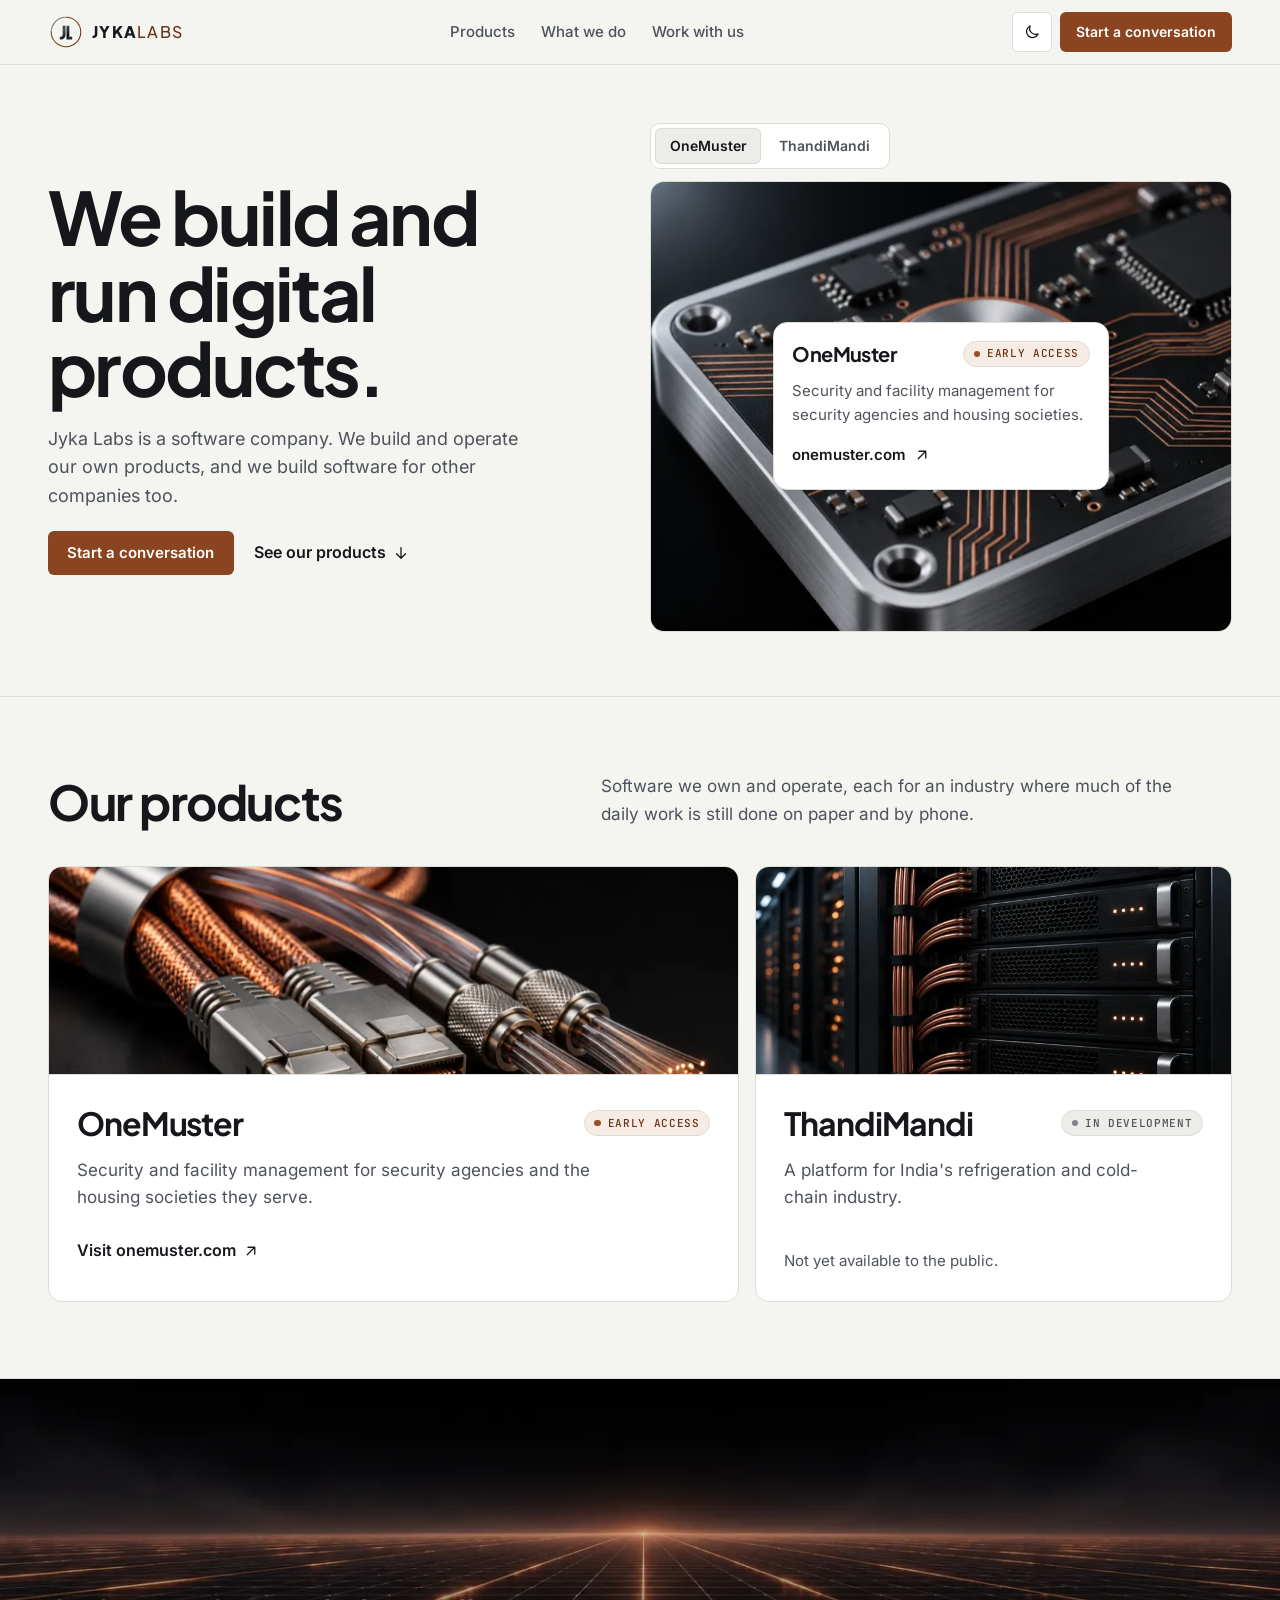
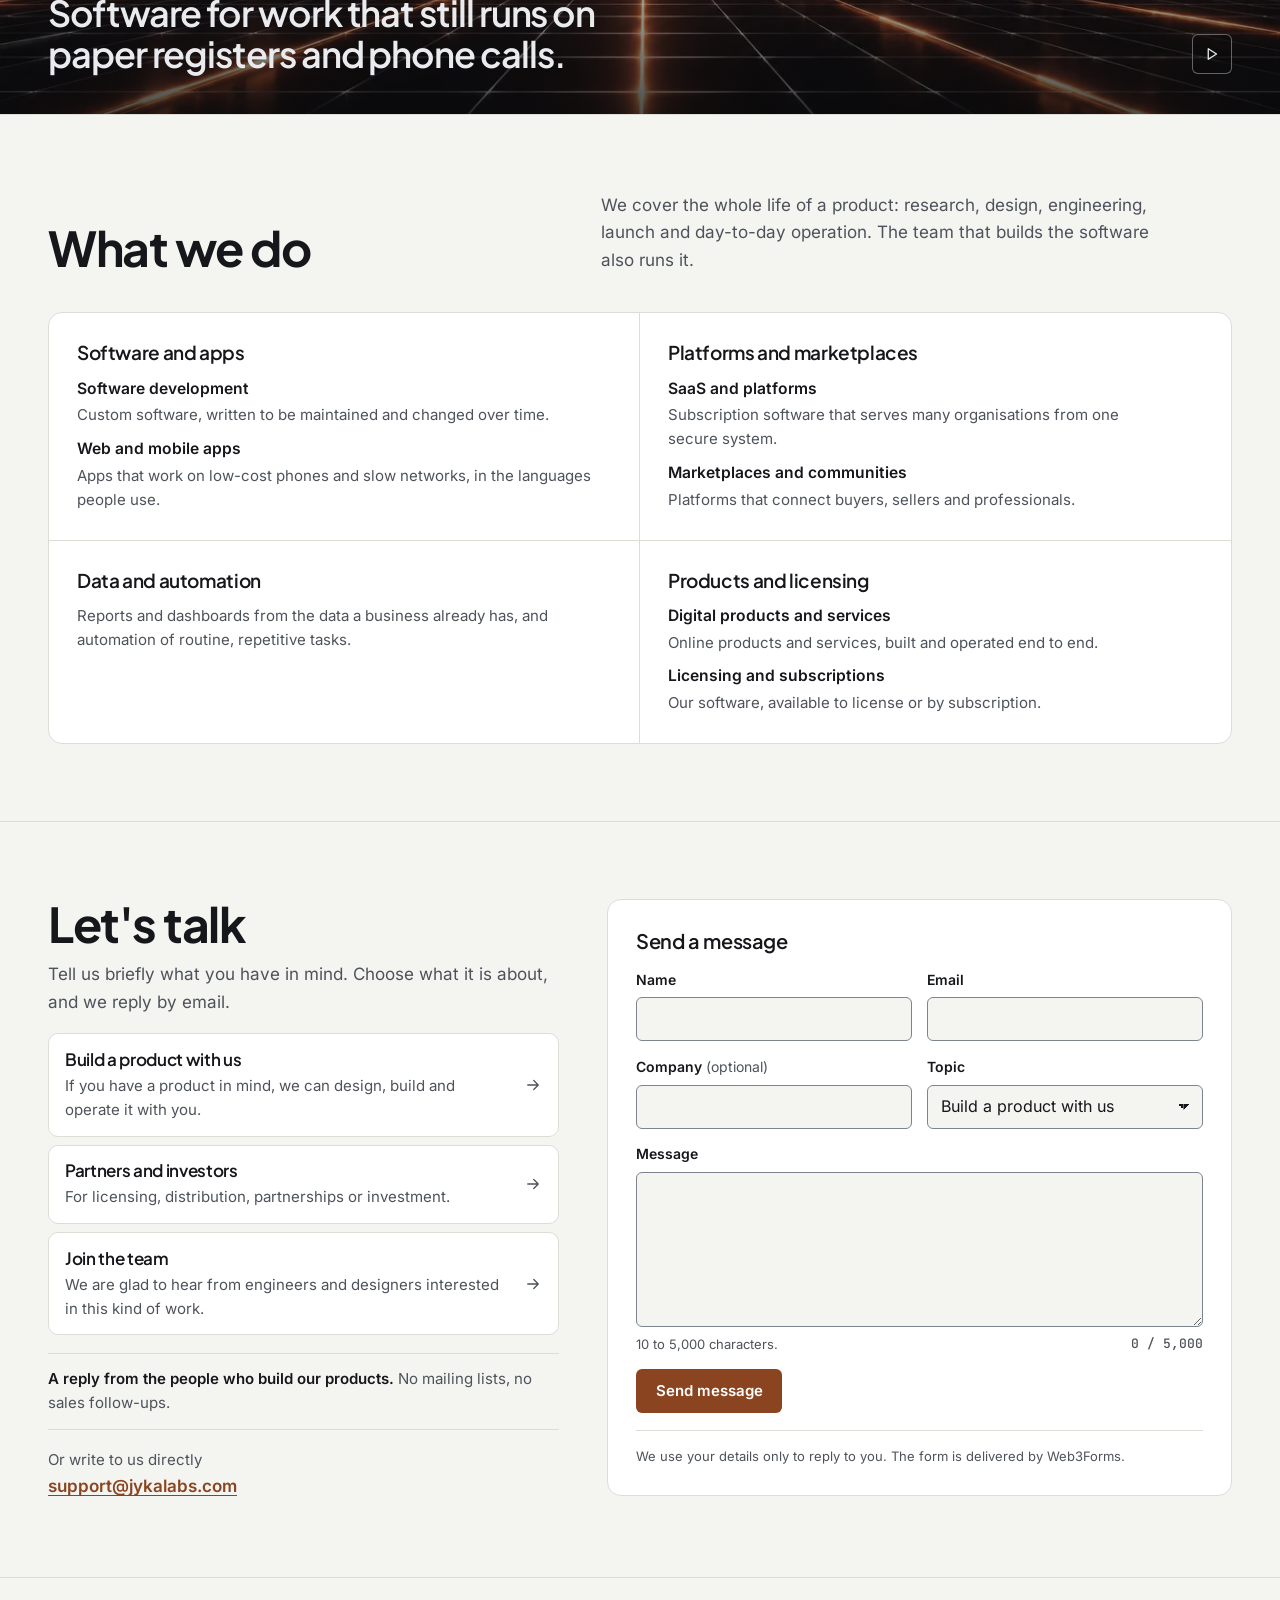
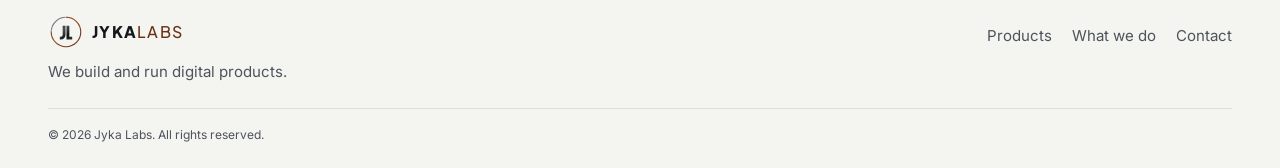
==== docs/index.html @ 81ee7fad "Replace building photos with tech imagery in the logo palette New Higgsfield stills (circuit board, " ====
<!doctype html>
<html lang="en-IN">
<head>
  <meta charset="utf-8">
  <meta name="viewport" content="width=device-width, initial-scale=1">
  <title>Jyka Labs | We build and run digital products</title>
  <meta name="description" content="Jyka Labs is a software company. We build and operate our own products, OneMuster and ThandiMandi, and build software for other companies too.">
  <meta name="theme-color" content="#F4F4F1">
  <link rel="canonical" href="https://jykalabs.com/">
  <link rel="icon" href="favicon.svg" type="image/svg+xml">
  <meta property="og:type" content="website">
  <meta property="og:site_name" content="Jyka Labs">
  <meta property="og:title" content="Jyka Labs: we build and run digital products">
  <meta property="og:description" content="A software company that builds and operates its own products.">
  <meta property="og:url" content="https://jykalabs.com/">
  <meta property="og:image" content="https://jykalabs.com/og-image.png">
  <meta property="og:image:width" content="1200">
  <meta property="og:image:height" content="630">
  <meta property="og:image:alt" content="Jyka Labs: we build and run digital products.">
  <meta property="og:locale" content="en_IN">
  <meta name="twitter:card" content="summary_large_image">
  <meta name="twitter:title" content="Jyka Labs: we build and run digital products">
  <meta name="twitter:description" content="A software company that builds and operates its own products.">
  <meta name="twitter:image" content="https://jykalabs.com/og-image.png">
  <meta name="twitter:image:alt" content="Jyka Labs: we build and run digital products.">
  <!-- Theme before first paint: the visitor's saved choice (kept in this browser only, never a cookie), else light. -->
  <script>
    (function () {
      var d = document.documentElement, t = null;
      try { t = localStorage.getItem("jyka-theme"); } catch (e) {}
      if (t === "dark") d.setAttribute("data-theme", "dark");
      d.classList.add("js");
    })();
  </script>
  <link rel="preload" href="fonts/plus-jakarta-sans-latin-wght-normal.woff2" as="font" type="font/woff2" crossorigin>
  <link rel="preload" href="fonts/inter-latin-wght-normal.woff2" as="font" type="font/woff2" crossorigin>
  <link rel="stylesheet" href="styles.css">
  <script type="application/ld+json">
  {
    "@context": "https://schema.org",
    "@type": "Organization",
    "name": "Jyka Labs",
    "url": "https://jykalabs.com/",
    "logo": "https://jykalabs.com/favicon.svg",
    "email": "support@jykalabs.com",
    "description": "A software company that builds and operates its own products.",
    "contactPoint": { "@type": "ContactPoint", "contactType": "customer support", "email": "support@jykalabs.com" }
  }
  </script>
  <script src="main.js" defer></script>
</head>
<body>
  <a class="skip" href="#main">Skip to content</a>

  <svg class="sprite" aria-hidden="true" focusable="false">
    <defs>
      <!-- Logo gradients take their stops from the theme tokens, so the mark switches with light and dark. -->
      <linearGradient id="lg-jl" gradientUnits="userSpaceOnUse" x1="30" y1="30" x2="170" y2="170"><stop offset="0" style="stop-color:var(--logo-jl-1)"/><stop offset=".35" style="stop-color:var(--logo-jl-2)"/><stop offset=".65" style="stop-color:var(--logo-jl-3)"/><stop offset="1" style="stop-color:var(--logo-jl-4)"/></linearGradient>
      <linearGradient id="lg-ring" gradientUnits="userSpaceOnUse" x1="18" y1="18" x2="182" y2="182"><stop offset="0" style="stop-color:var(--logo-ring-1)"/><stop offset=".35" style="stop-color:var(--logo-ring-2)"/><stop offset=".65" style="stop-color:var(--logo-ring-3)"/><stop offset="1" style="stop-color:var(--logo-ring-4)"/></linearGradient>
      <linearGradient id="lg-arc" gradientUnits="userSpaceOnUse" x1="40" y1="170" x2="170" y2="30"><stop offset="0" style="stop-color:var(--logo-arc-1)"/><stop offset=".5" style="stop-color:var(--logo-arc-2)"/><stop offset="1" style="stop-color:var(--logo-arc-3)"/></linearGradient>
      <mask id="lg-gap" maskUnits="userSpaceOnUse" x="0" y="0" width="200" height="200"><rect width="200" height="200" fill="#fff"/><circle cx="100" cy="100" r="82" fill="none" stroke="#000" stroke-width="12" stroke-linecap="round" stroke-dasharray="386.4 128.8" transform="rotate(-90 100 100)"/></mask>
    </defs>
    <symbol id="logo-mark" viewBox="0 0 200 200">
      <circle cx="100" cy="100" r="82" fill="none" stroke="url(#lg-ring)" stroke-width="6" mask="url(#lg-gap)" style="opacity:var(--logo-ring-opacity)"/>
      <circle cx="100" cy="100" r="82" fill="none" stroke="url(#lg-arc)" stroke-width="6" stroke-linecap="round" stroke-dasharray="386.4 128.8" transform="rotate(-90 100 100)"/>
      <g transform="translate(100 100) scale(.66) translate(-100 -100)" fill="none" stroke="url(#lg-jl)" stroke-width="24"><path d="M84 48V124a28 28 0 0 1-28 28H48"/><path d="M116 48V152H152"/></g>
    </symbol>
    <symbol id="i-check" viewBox="0 0 24 24"><path d="M20 6 9 17l-5-5"/></symbol>
    <symbol id="i-arrow" viewBox="0 0 24 24"><path d="M5 12h14M13 6l6 6-6 6"/></symbol>
    <symbol id="i-down" viewBox="0 0 24 24"><path d="M12 5v14M6 13l6 6 6-6"/></symbol>
    <symbol id="i-external" viewBox="0 0 24 24"><path d="M7 17 17 7M8 7h9v9"/></symbol>
    <symbol id="i-mail" viewBox="0 0 24 24"><path d="M4 6h16a1 1 0 0 1 1 1v10a1 1 0 0 1-1 1H4a1 1 0 0 1-1-1V7a1 1 0 0 1 1-1zM3.5 7l8.5 6 8.5-6"/></symbol>
    <symbol id="i-moon" viewBox="0 0 24 24"><path d="M20 14.5A8 8 0 0 1 9.5 4a8 8 0 1 0 10.5 10.5z"/></symbol>
    <symbol id="i-sun" viewBox="0 0 24 24"><circle cx="12" cy="12" r="4"/><path d="M12 2v2M12 20v2M4.9 4.9l1.4 1.4M17.7 17.7l1.4 1.4M2 12h2M20 12h2M4.9 19.1l1.4-1.4M17.7 6.3l1.4-1.4"/></symbol>
    <symbol id="i-pause" viewBox="0 0 24 24"><path d="M9 5v14M15 5v14"/></symbol>
    <symbol id="i-play" viewBox="0 0 24 24"><path d="M7 5v14l11-7z"/></symbol>
  </svg>

  <header class="site-header" id="top">
    <div class="container header-row">
      <a class="brand" href="#top" aria-label="Jyka Labs, back to top">
        <svg class="brand-mark" aria-hidden="true"><use href="#logo-mark"/></svg>
        <span class="brand-name">Jyka<span>Labs</span></span>
      </a>
      <nav class="site-nav" aria-label="Main">
        <ul>
          <li><a href="#products">Products</a></li>
          <li><a href="#what-we-do">What we do</a></li>
          <li><a href="#work-with-us">Work with us</a></li>
        </ul>
      </nav>
      <div class="header-actions">
        <button class="theme-toggle" type="button" id="theme-toggle" aria-pressed="false" aria-label="Dark theme" hidden>
          <svg class="ico i-moon" aria-hidden="true"><use href="#i-moon"/></svg>
          <svg class="ico i-sun" aria-hidden="true"><use href="#i-sun"/></svg>
        </button>
        <a class="btn btn-primary btn-sm header-cta" href="#work-with-us"><span class="cta-long">Start a conversation</span><span class="cta-short">Contact</span></a>
      </div>
    </div>
  </header>

  <main id="main">
    <section class="hero" aria-labelledby="hero-title">
      <div class="container hero-grid">
        <div class="hero-copy">
          <h1 id="hero-title">We build and run digital products.</h1>
          <p class="hero-lede">Jyka Labs is a software company. We build and operate our own products, and we build software for other companies too.</p>
          <div class="hero-actions">
            <a class="btn btn-primary" href="#work-with-us">Start a conversation</a>
            <a class="link-quiet" href="#products">See our products<svg class="ico" aria-hidden="true"><use href="#i-down"/></svg></a>
          </div>
        </div>

        <div class="stage" data-stage>
          <div class="stage-tabs" role="tablist" aria-label="Product preview" data-stage-tabs hidden>
            <button class="stage-tab" type="button" role="tab" id="tab-om" aria-controls="panel-om" aria-selected="true">OneMuster</button>
            <button class="stage-tab" type="button" role="tab" id="tab-tm" aria-controls="panel-tm" aria-selected="false" tabindex="-1">ThandiMandi</button>
          </div>
          <div class="stage-frame">
            <!-- Each product at a glance: the setting it serves, its name, status and one line. No feature detail by design. -->
            <div class="stage-panel" id="panel-om" role="tabpanel" aria-labelledby="tab-om">
              <img class="stage-photo" src="media/circuit-1168.webp" srcset="media/circuit-800.webp 800w, media/circuit-1168.webp 1168w" sizes="(min-width: 1000px) 40rem, 100vw" width="1168" height="880" alt="" fetchpriority="high">
              <div class="device">
                <div class="device-head"><span class="device-app">OneMuster</span><span class="status">Early access</span></div>
                <p class="device-line">Security and facility management for security agencies and housing societies.</p>
                <a class="link-quiet link-out" href="https://onemuster.com/" rel="noopener">onemuster.com<svg class="ico" aria-hidden="true"><use href="#i-external"/></svg></a>
              </div>
            </div>
            <div class="stage-panel" id="panel-tm" role="tabpanel" aria-labelledby="tab-tm" hidden>
              <img class="stage-photo" src="media/cooling-1168.webp" srcset="media/cooling-800.webp 800w, media/cooling-1168.webp 1168w" sizes="(min-width: 1000px) 40rem, 100vw" width="1168" height="880" alt="" loading="lazy">
              <div class="device">
                <div class="device-head"><span class="device-app">ThandiMandi</span><span class="status status-quiet">In development</span></div>
                <p class="device-line">A platform for India's refrigeration and cold-chain industry.</p>
                <p class="device-note">Not yet available to the public.</p>
              </div>
            </div>
          </div>
        </div>
      </div>
    </section>

    <section class="section" id="products" aria-labelledby="products-title">
      <div class="container">
        <div class="section-head" data-reveal>
          <h2 id="products-title">Our products</h2>
          <p>Software we own and operate, each for an industry where much of the daily work is still done on paper and by phone.</p>
        </div>
        <div class="bento">
          <article class="bento-card" data-reveal>
            <div class="bento-media"><img src="media/cables-800.webp" srcset="media/cables-800.webp 800w, media/cables-1344.webp 1344w" sizes="(min-width: 900px) 42rem, 100vw" width="800" height="452" alt="" loading="lazy"></div>
            <div class="bento-body">
              <div class="bento-top"><h3>OneMuster</h3><span class="status">Early access</span></div>
              <p class="bento-summary">Security and facility management for security agencies and the housing societies they serve.</p>
              <div class="bento-foot"><a class="link-quiet link-out" href="https://onemuster.com/" rel="noopener">Visit onemuster.com<svg class="ico" aria-hidden="true"><use href="#i-external"/></svg></a></div>
            </div>
          </article>
          <article class="bento-card is-narrow" data-reveal>
            <div class="bento-media"><img src="media/rack-800.webp" srcset="media/rack-800.webp 800w, media/rack-1344.webp 1344w" sizes="(min-width: 900px) 30rem, 100vw" width="800" height="452" alt="" loading="lazy"></div>
            <div class="bento-body">
              <div class="bento-top"><h3>ThandiMandi</h3><span class="status status-quiet">In development</span></div>
              <p class="bento-summary">A platform for India's refrigeration and cold-chain industry.</p>
              <div class="bento-foot"><p>Not yet available to the public.</p></div>
            </div>
          </article>
        </div>
      </div>
    </section>

    <section class="ambient" aria-label="Where our software is used">
      <video class="ambient-media" data-ambient muted loop playsinline preload="none" poster="media/grid-1344.webp" aria-hidden="true">
        <source src="media/grid-loop.mp4" type="video/mp4">
      </video>
      <div class="container ambient-copy">
        <p>Software for work that still runs on paper registers and phone calls.</p>
        <div class="ambient-tools">
          <button class="ambient-toggle" type="button" data-ambient-toggle aria-pressed="false" aria-label="Play background video" hidden>
            <svg class="ico i-pause" aria-hidden="true"><use href="#i-pause"/></svg>
            <svg class="ico i-play" aria-hidden="true"><use href="#i-play"/></svg>
          </button>
        </div>
      </div>
    </section>

    <section class="section" id="what-we-do" aria-labelledby="wwd-title">
      <div class="container">
        <div class="section-head" data-reveal>
          <h2 id="wwd-title">What we do</h2>
          <p>We cover the whole life of a product: research, design, engineering, launch and day-to-day operation. The team that builds the software also runs it.</p>
        </div>
        <ul class="grid-2x2" data-reveal>
          <li class="grid-cell">
            <h3>Software and apps</h3>
            <dl>
              <div><dt>Software development</dt><dd>Custom software, written to be maintained and changed over time.</dd></div>
              <div><dt>Web and mobile apps</dt><dd>Apps that work on low-cost phones and slow networks, in the languages people use.</dd></div>
            </dl>
          </li>
          <li class="grid-cell">
            <h3>Platforms and marketplaces</h3>
            <dl>
              <div><dt>SaaS and platforms</dt><dd>Subscription software that serves many organisations from one secure system.</dd></div>
              <div><dt>Marketplaces and communities</dt><dd>Platforms that connect buyers, sellers and professionals.</dd></div>
            </dl>
          </li>
          <li class="grid-cell">
            <h3>Data and automation</h3>
            <p>Reports and dashboards from the data a business already has, and automation of routine, repetitive tasks.</p>
          </li>
          <li class="grid-cell">
            <h3>Products and licensing</h3>
            <dl>
              <div><dt>Digital products and services</dt><dd>Online products and services, built and operated end to end.</dd></div>
              <div><dt>Licensing and subscriptions</dt><dd>Our software, available to license or by subscription.</dd></div>
            </dl>
          </li>
        </ul>
      </div>
    </section>


    <section class="section" id="work-with-us" aria-labelledby="wwu-title">
      <div class="container talk-grid">
        <div class="talk-copy" data-reveal>
          <div class="section-head" style="margin-bottom:0">
            <h2 id="wwu-title">Let's talk</h2>
            <p>Tell us briefly what you have in mind. Choose what it is about, and we reply by email.</p>
          </div>
          <div class="audiences" role="group" aria-label="What is it about?">
            <a class="audience" href="#contact" data-topic="Build a product with us">
              <span class="audience-title">Build a product with us</span>
              <span class="audience-text">If you have a product in mind, we can design, build and operate it with you.</span>
              <svg class="ico" aria-hidden="true"><use href="#i-arrow"/></svg>
            </a>
            <a class="audience" href="#contact" data-topic="Partnership or investment">
              <span class="audience-title">Partners and investors</span>
              <span class="audience-text">For licensing, distribution, partnerships or investment.</span>
              <svg class="ico" aria-hidden="true"><use href="#i-arrow"/></svg>
            </a>
            <a class="audience" href="#contact" data-topic="Joining Jyka Labs">
              <span class="audience-title">Join the team</span>
              <span class="audience-text">We are glad to hear from engineers and designers interested in this kind of work.</span>
              <svg class="ico" aria-hidden="true"><use href="#i-arrow"/></svg>
            </a>
          </div>
          <p class="promise"><strong>A reply from the people who build our products.</strong> No mailing lists, no sales follow-ups.</p>
          <p class="email-direct"><span>Or write to us directly</span><a href="mailto:support@jykalabs.com">support@jykalabs.com</a></p>
        </div>

        <div class="form-card" id="contact" data-reveal>
          <h3 class="form-title">Send a message</h3>
          <!-- Without JavaScript the form posts straight to Web3Forms, which then opens thanks.html.
               With JavaScript, main.js validates it, sends it and shows the result in place. -->
          <form class="contact-form" id="contact-form" action="https://api.web3forms.com/submit" method="post" novalidate>
            <!-- WEB3FORMS ACCESS KEY: the only place it is set; main.js reads it from this field.
                 It is public by design: it can only send to the inbox it was created for. -->
            <input type="hidden" name="access_key" value="d9c68b58-f305-46a0-b7d3-686ba3531ee1">
            <input type="hidden" name="subject" value="New message from jykalabs.com">
            <input type="hidden" name="from_name" value="jykalabs.com">
            <input type="hidden" name="redirect" value="https://jykalabs.com/thanks.html">
            <input type="checkbox" name="botcheck" class="botcheck" tabindex="-1" autocomplete="off" aria-hidden="true">

            <fieldset id="form-fields">
              <legend class="visually-hidden">Your message</legend>
              <div class="field">
                <label for="f-name">Name</label>
                <input id="f-name" name="name" type="text" autocomplete="name" required maxlength="120" aria-describedby="e-name">
                <p class="field-error" id="e-name" hidden></p>
              </div>
              <div class="field">
                <label for="f-email">Email</label>
                <input id="f-email" name="email" type="email" autocomplete="email" autocapitalize="none" spellcheck="false" required maxlength="200" aria-describedby="e-email">
                <p class="field-error" id="e-email" hidden></p>
              </div>
              <div class="field">
                <label for="f-org">Company <span class="optional">(optional)</span></label>
                <input id="f-org" name="organisation" type="text" autocomplete="organization" maxlength="160">
              </div>
              <div class="field">
                <label for="f-topic">Topic</label>
                <select id="f-topic" name="topic" aria-describedby="e-topic">
                  <option>Build a product with us</option>
                  <option>Partnership or investment</option>
                  <option>Joining Jyka Labs</option>
                  <option>Our products</option>
                  <option>Something else</option>
                </select>
                <p class="field-error" id="e-topic" hidden></p>
              </div>
              <div class="field field-wide">
                <label for="f-message">Message</label>
                <textarea id="f-message" name="message" rows="6" required minlength="10" maxlength="5000" aria-describedby="h-message e-message"></textarea>
                <div class="field-meta"><p id="h-message">10 to 5,000 characters.</p><p class="counter mono" data-counter aria-hidden="true" hidden>0 / 5,000</p></div>
                <p class="field-error" id="e-message" hidden></p>
              </div>
              <div class="form-actions field-wide">
                <button class="btn btn-primary" type="submit" id="send">Send message</button>
                <p class="send-status" id="send-status" role="status" aria-live="polite"></p>
              </div>
            </fieldset>

            <div class="fallback" id="fallback" hidden>
              <a class="btn btn-ghost" id="fallback-mail" href="mailto:support@jykalabs.com"><svg class="ico" aria-hidden="true"><use href="#i-mail"/></svg>Email your message instead</a>
            </div>

            <p class="privacy" id="privacy">We use your details only to reply to you. The form is delivered by Web3Forms.</p>
          </form>

          <div class="sent" id="sent" hidden tabindex="-1">
            <span class="sent-icon"><svg class="ico" aria-hidden="true"><use href="#i-check"/></svg></span>
            <h3>Thank you, your message is on its way.</h3>
            <p>We'll reply to the email address you gave.</p>
          </div>
        </div>
      </div>
    </section>
  </main>

  <footer class="site-footer">
    <div class="container footer-grid">
      <div class="footer-brand">
        <a class="brand" href="#top" aria-label="Jyka Labs, back to top">
          <svg class="brand-mark" aria-hidden="true"><use href="#logo-mark"/></svg>
          <span class="brand-name">Jyka<span>Labs</span></span>
        </a>
        <p>We build and run digital products.</p>
      </div>
      <nav aria-label="Footer">
        <ul class="footer-links">
          <li><a href="#products">Products</a></li>
          <li><a href="#what-we-do">What we do</a></li>
          <li><a href="#work-with-us">Contact</a></li>
        </ul>
      </nav>
    </div>
    <div class="container footer-base">
      <p>&copy; <span id="year">2026</span> Jyka Labs. All rights reserved.</p>
    </div>
  </footer>
</body>
</html>
---- docs/styles.css ----
/* jykalabs.com: "tactile industrial-tech". Hairlines, whitespace and quiet surfaces instead of gradients and glow.
   Colours follow the Progress Ring logo (16 Nov 2026): obsidian, silver and copper in dark; warm white, gunmetal, steel and dark copper in light.
   Light theme by default; [data-theme="dark"] swaps the tokens. Components use only tokens.
   tools/check-contrast.mjs re-checks the text and control pairs in both themes. */

@font-face { font-family: "Plus Jakarta Sans"; src: url("fonts/plus-jakarta-sans-latin-wght-normal.woff2") format("woff2"); font-weight: 200 800; font-style: normal; font-display: swap; }
@font-face { font-family: "Inter"; src: url("fonts/inter-latin-wght-normal.woff2") format("woff2"); font-weight: 100 900; font-style: normal; font-display: swap; }
@font-face { font-family: "JetBrains Mono"; src: url("fonts/jetbrains-mono-latin-wght-normal.woff2") format("woff2"); font-weight: 100 800; font-style: normal; font-display: swap; }

:root {
  color-scheme: light;
  /* Light theme follows the light logo: warm white, gunmetal ink, steel silver, dark copper. */
  --bg-canvas: #F4F4F1;
  --bg-surface: #FFFFFF;
  --bg-subtle: #ECECE8;
  --border-hairline: #DDDDD8;
  --border-control: #7E848D;
  --text-primary: #16171B;
  --text-secondary: #4E535B;
  --accent-primary: #8A4520;
  --accent-primary-hover: #6B3214;
  --on-accent: #FFFFFF;
  --accent-soft: #F4E9E1;
  --accent-highlight: #9A4E24;
  --highlight-text: #6B3214;
  --highlight-soft: #F6ECE5;
  /* Logo (Progress Ring): metal gradient stops, used by the #logo-mark symbol and the wordmark. */
  --logo-jl-1: #1A1C20; --logo-jl-2: #4A4F57; --logo-jl-3: #0F1012; --logo-jl-4: #3E434A;
  --logo-ring-1: #5E646D; --logo-ring-2: #858B94; --logo-ring-3: #6C727B; --logo-ring-4: #7E848D;
  --logo-ring-opacity: 1;
  --logo-arc-1: #6B3214; --logo-arc-2: #93491F; --logo-arc-3: #753818;
  --logo-word: #16171B;
  --logo-labs: #6B3214;
  --error: #B42318;
  --error-soft: #FDECEA;
  --header-glass: rgb(244 244 241 / 0.78);
  --photo-veil: rgb(22 23 27 / 0.06);
  --shadow-card: 0 1px 0 rgb(22 23 27 / 0.04), 0 12px 32px -12px rgb(22 23 27 / 0.18);

  --font-display: "Plus Jakarta Sans", ui-sans-serif, system-ui, sans-serif;
  --font-body: "Inter", ui-sans-serif, system-ui, -apple-system, "Segoe UI", sans-serif;
  --font-mono: "JetBrains Mono", ui-monospace, "SFMono-Regular", Menlo, Consolas, monospace;

  --radius-sm: 6px;
  --radius: 10px;
  --radius-lg: 14px;
  --container: 74rem;
  --gutter: clamp(1rem, 4vw, 2.5rem);
  --section: clamp(3rem, 6vw, 5rem);
  --ease-out: cubic-bezier(0.22, 1, 0.36, 1);
  --fast: 160ms;
}

[data-theme="dark"] {
  color-scheme: dark;
  /* Dark theme follows the dark logo: obsidian, polished silver, copper. */
  --bg-canvas: #0A0A0C;
  --bg-surface: #131316;
  --bg-subtle: #1B1B20;
  --border-hairline: #26262C;
  --border-control: #6B7079;
  --text-primary: #E9EBEF;
  --text-secondary: #A3A8B1;
  --accent-primary: #CC7A47;
  --accent-primary-hover: #DA8D5C;
  --on-accent: #0A0A0C;
  --accent-soft: #2A1A12;
  --accent-highlight: #C0703F;
  --highlight-text: #D88B5A;
  --highlight-soft: #24170F;
  --logo-jl-1: #B9BEC6; --logo-jl-2: #FFFFFF; --logo-jl-3: #AEB3BB; --logo-jl-4: #E3E6EA;
  --logo-ring-1: #B9BEC6; --logo-ring-2: #FFFFFF; --logo-ring-3: #AEB3BB; --logo-ring-4: #E3E6EA;
  --logo-ring-opacity: 0.5;
  --logo-arc-1: #9A4E24; --logo-arc-2: #C0703F; --logo-arc-3: #A3552A;
  --logo-word: #E9EBEF;
  --logo-labs: #B5643A;
  --error: #F28B7D;
  --error-soft: #2C1916;
  --header-glass: rgb(10 10 12 / 0.74);
  --photo-veil: rgb(0 0 0 / 0.28);
  --shadow-card: 0 1px 0 rgb(0 0 0 / 0.3), 0 16px 40px -16px rgb(0 0 0 / 0.7);
}

*, *::before, *::after { box-sizing: border-box; }
[hidden] { display: none !important; }
html { -webkit-text-size-adjust: 100%; text-size-adjust: 100%; scroll-behavior: smooth; scroll-padding-top: 5rem; }
@media (prefers-reduced-motion: reduce) { html { scroll-behavior: auto; } }

body {
  margin: 0; background: var(--bg-canvas); color: var(--text-primary);
  font: 400 1rem/1.6 var(--font-body); -webkit-font-smoothing: antialiased; caret-color: var(--accent-primary);
  font-feature-settings: "cv11", "ss01";
}
/* Colour changes when the theme switches; nothing else animates on that switch. */
body, .site-header, .card, .bento-card, .grid-cell, .device, .form-card, .field input, .field select, .field textarea, .btn {
  transition: background-color var(--fast) var(--ease-out), border-color var(--fast) var(--ease-out), color var(--fast) var(--ease-out);
}
::selection { background: var(--accent-primary); color: var(--on-accent); }

h1, h2, h3, h4 { font-family: var(--font-display); margin: 0; color: var(--text-primary); text-wrap: balance; font-weight: 700; letter-spacing: -0.03em; }
h2 { font-size: clamp(2rem, 4vw, 3rem); line-height: 1.06; }
h3 { font-size: 1.25rem; line-height: 1.25; font-weight: 600; letter-spacing: -0.02em; }
p { margin: 0; text-wrap: pretty; }
ul, ol { margin: 0; padding: 0; list-style: none; }
img, video { display: block; max-width: 100%; }

a { color: var(--accent-primary); text-underline-offset: 0.2em; text-decoration-thickness: 1px; }
a:hover { color: var(--accent-primary-hover); }
:focus-visible { outline: 2px solid var(--accent-primary); outline-offset: 3px; border-radius: 4px; }

.visually-hidden { position: absolute !important; width: 1px; height: 1px; padding: 0; margin: -1px; overflow: hidden; clip: rect(0 0 0 0); white-space: nowrap; border: 0; }
.skip { position: absolute; left: 1rem; top: -4rem; z-index: 100; background: var(--text-primary); color: var(--bg-canvas); padding: 0.75rem 1rem; border-radius: var(--radius-sm); text-decoration: none; font-weight: 600; }
.skip:focus, .skip:hover { top: 1rem; color: var(--bg-canvas); }
.container { width: min(100% - 2 * var(--gutter), var(--container)); margin-inline: auto; }
.sprite { position: absolute; width: 0; height: 0; overflow: hidden; }
.ico { width: 1.125rem; height: 1.125rem; fill: none; stroke: currentColor; stroke-width: 1.75; stroke-linecap: round; stroke-linejoin: round; flex-shrink: 0; }
.mono { font-family: var(--font-mono); font-weight: 500; letter-spacing: 0; }

/* ---------- Buttons ---------- */
.btn {
  display: inline-flex; align-items: center; justify-content: center; gap: 0.5rem;
  min-height: 44px; padding: 0.65rem 1.15rem; border-radius: var(--radius-sm);
  font: 600 0.9375rem/1.2 var(--font-body); text-decoration: none; white-space: nowrap;
  border: 1px solid transparent; cursor: pointer;
}
.btn:active { transform: translateY(1px); }
.btn-primary { background: var(--accent-primary); color: var(--on-accent); }
.btn-primary:hover { background: var(--accent-primary-hover); color: var(--on-accent); }
.btn-ghost { background: var(--bg-surface); color: var(--text-primary); border-color: var(--border-hairline); }
.btn-ghost:hover { border-color: var(--border-control); color: var(--text-primary); }
.btn-sm { min-height: 40px; padding: 0.45rem 0.95rem; font-size: 0.875rem; }
.btn[disabled] { opacity: 0.7; cursor: progress; transform: none; }
.link-quiet { display: inline-flex; align-items: center; gap: 0.4rem; min-height: 44px; font-weight: 600; color: var(--text-primary); text-decoration: none; }
.link-quiet:hover { color: var(--accent-primary); }
.link-quiet .ico { transition: transform var(--fast) var(--ease-out); }
.link-quiet:hover .ico { transform: translateY(2px); }
.link-out:hover .ico { transform: translate(2px, -2px); }

/* ---------- Header ---------- */
.site-header { position: sticky; top: 0; z-index: 50; background: var(--bg-canvas); border-bottom: 1px solid var(--border-hairline); }
@supports ((-webkit-backdrop-filter: blur(1px)) or (backdrop-filter: blur(1px))) {
  .site-header { background: var(--header-glass); -webkit-backdrop-filter: blur(14px) saturate(140%); backdrop-filter: blur(14px) saturate(140%); }
}
.header-row { display: flex; align-items: center; gap: 1rem; min-height: 4rem; }
.brand { display: inline-flex; align-items: center; gap: 0.5rem; color: var(--text-primary); text-decoration: none; }
.brand:hover { color: var(--text-primary); }
.brand-mark { width: 2.25rem; height: 2.25rem; flex-shrink: 0; }
.brand-name { font-family: var(--font-display); font-weight: 800; font-size: 1rem; letter-spacing: 0.08em; text-transform: uppercase; color: var(--logo-word); }
.brand-name span { color: var(--logo-labs); font-weight: 500; }
.site-nav { margin-inline: auto; }
.site-nav ul { display: flex; gap: 0.125rem; }
.site-nav a { display: inline-flex; align-items: center; min-height: 40px; padding: 0 0.75rem; border-radius: var(--radius-sm); color: var(--text-secondary); font-weight: 500; font-size: 0.9375rem; text-decoration: none; }
.site-nav a:hover { color: var(--text-primary); background: var(--bg-subtle); }
.header-actions { display: flex; align-items: center; gap: 0.5rem; }
.theme-toggle { width: 40px; height: 40px; display: inline-grid; place-items: center; border-radius: var(--radius-sm); border: 1px solid var(--border-hairline); background: var(--bg-surface); color: var(--text-primary); cursor: pointer; }
.theme-toggle:hover { border-color: var(--border-control); }
.theme-toggle .i-sun { display: none; }
[data-theme="dark"] .theme-toggle .i-sun { display: block; }
[data-theme="dark"] .theme-toggle .i-moon { display: none; }
@media (max-width: 960px) { .site-nav { display: none; } .header-actions { margin-left: auto; } }
@media (max-width: 420px) { .header-cta .cta-long { display: none; } }
@media (min-width: 421px) { .header-cta .cta-short { display: none; } }

/* ---------- Hero ---------- */
.hero { padding: clamp(2rem, 4.5vw, 3.75rem) 0 clamp(2.5rem, 5vw, 4rem); }
.hero-grid { display: grid; gap: clamp(1.75rem, 4vw, 3rem); grid-template-columns: minmax(0, 1fr); align-items: center; }
@media (min-width: 1000px) { .hero-grid { grid-template-columns: minmax(0, 1fr) minmax(0, 1.05fr); } }
.hero-copy { display: grid; gap: 1.25rem; justify-items: start; }
.hero h1 { font-size: clamp(2.6rem, 6vw, 4.6rem); line-height: 1.02; letter-spacing: -0.035em; max-width: 12ch; }
.hero-lede { font-size: clamp(1.0625rem, 1.4vw, 1.1875rem); color: var(--text-secondary); max-width: 31rem; }
.hero-actions { display: flex; flex-wrap: wrap; align-items: center; gap: 0.5rem 1.25rem; }

/* Product switcher: a real photo of the setting with the product's screen on top. */
.stage { display: grid; gap: 0.75rem; }
.stage-tabs { display: inline-flex; justify-self: start; gap: 0.25rem; padding: 0.25rem; border: 1px solid var(--border-hairline); border-radius: var(--radius); background: var(--bg-surface); }
.stage-tab { min-height: 36px; padding: 0 0.9rem; border: 0; border-radius: var(--radius-sm); background: transparent; color: var(--text-secondary); font: 600 0.875rem/1 var(--font-body); cursor: pointer; transition: background-color var(--fast) var(--ease-out), color var(--fast) var(--ease-out); }
.stage-tab:hover { color: var(--text-primary); }
.stage-tab[aria-selected="true"] { background: var(--bg-subtle); color: var(--text-primary); box-shadow: inset 0 0 0 1px var(--border-hairline); }
.stage-frame { position: relative; overflow: hidden; border-radius: var(--radius-lg); border: 1px solid var(--border-hairline); background: var(--bg-subtle); aspect-ratio: 4 / 3.1; min-height: 26rem; }
@media (max-width: 520px) { .stage-frame { aspect-ratio: auto; min-height: 27rem; } }
.stage-panel { position: absolute; inset: 0; display: grid; place-items: center; padding: 1.25rem; }
.stage-panel[hidden] { display: none !important; }
.stage-photo { position: absolute; inset: 0; width: 100%; height: 100%; object-fit: cover; }
.stage-panel::before { content: ""; position: absolute; inset: 0; background: var(--photo-veil); pointer-events: none; z-index: 1; }
.stage-panel.is-entering .device { animation: device-in 220ms var(--ease-out) both; }
.stage-panel.is-entering .stage-photo { animation: photo-in 320ms var(--ease-out) both; }
@keyframes device-in { from { opacity: 0; transform: translateY(8px); } to { opacity: 1; transform: none; } }
@keyframes photo-in { from { opacity: 0.4; } to { opacity: 1; } }

/* The product card over each photo: name, status and one line. */
.device {
  position: relative; z-index: 2; width: min(100%, 21rem); display: grid; gap: 0.75rem; padding: 1.1rem 1.15rem;
  background: var(--bg-surface); color: var(--text-primary); border: 1px solid var(--border-hairline); border-radius: 14px; box-shadow: var(--shadow-card);
}
.device-head { display: flex; align-items: center; justify-content: space-between; gap: 0.75rem; }
.device-app { font: 700 1.25rem/1.2 var(--font-display); letter-spacing: -0.03em; }
.device-line { color: var(--text-secondary); font-size: 0.9375rem; }
.device-note { color: var(--text-secondary); font-size: 0.875rem; }
.device .link-quiet { min-height: 32px; font-size: 0.9375rem; justify-self: start; }

/* ---------- Sections ---------- */
.section { padding: var(--section) 0; border-top: 1px solid var(--border-hairline); }
.section-head { display: grid; gap: 0.75rem; margin-bottom: clamp(1.5rem, 3vw, 2.5rem); }
@media (min-width: 900px) { .section-head { grid-template-columns: minmax(0, 1fr) minmax(0, 1.25fr); gap: 3rem; align-items: end; } .section-head p { max-width: 36rem; } }
.section-head p { font-size: 1.0625rem; color: var(--text-secondary); }

/* ---------- Products bento ---------- */
.bento { display: grid; gap: 1rem; grid-template-columns: minmax(0, 1fr); }
@media (min-width: 900px) { .bento { grid-template-columns: minmax(0, 1.45fr) minmax(0, 1fr); } }
.bento-card { display: grid; grid-template-rows: auto 1fr; overflow: hidden; background: var(--bg-surface); border: 1px solid var(--border-hairline); border-radius: var(--radius-lg); }
.bento-card:hover { border-color: var(--border-control); }
.bento-media { position: relative; height: clamp(10rem, 17vw, 13rem); overflow: hidden; border-bottom: 1px solid var(--border-hairline); background: var(--bg-subtle); }
.bento-media img { width: 100%; height: 100%; object-fit: cover; transition: transform 600ms var(--ease-out); }
@media (hover: hover) and (prefers-reduced-motion: no-preference) { .bento-card:hover .bento-media img { transform: scale(1.02); } }
.bento-body { display: flex; flex-direction: column; gap: 0.85rem; padding: clamp(1.25rem, 2.5vw, 1.75rem); }
.bento-top { display: flex; flex-wrap: wrap; align-items: center; justify-content: space-between; gap: 0.75rem; }
.bento-body h3 { font-size: clamp(1.625rem, 2.8vw, 2rem); font-weight: 700; letter-spacing: -0.035em; }
.status { display: inline-flex; align-items: center; gap: 0.45rem; min-height: 26px; padding: 0.15rem 0.6rem; border-radius: 999px; border: 1px solid var(--border-hairline); background: var(--highlight-soft); color: var(--highlight-text); font: 500 0.6875rem/1.2 var(--font-mono); text-transform: uppercase; letter-spacing: 0.06em; white-space: nowrap; }
.status::before { content: ""; width: 0.4rem; height: 0.4rem; border-radius: 999px; background: var(--accent-highlight); }
.status-quiet { background: var(--bg-subtle); color: var(--text-secondary); }
.status-quiet::before { background: var(--border-control); }
.bento-summary { font-size: 1.0625rem; color: var(--text-secondary); max-width: 34rem; }
.frame { display: grid; gap: 0; border-top: 1px solid var(--border-hairline); }
.frame div { display: grid; gap: 0.2rem; padding: 0.7rem 0; border-bottom: 1px solid var(--border-hairline); }
@media (min-width: 640px) { .bento-card:not(.is-narrow) .frame div { grid-template-columns: 7.5rem minmax(0, 1fr); gap: 1rem; } }
.frame dt { font-size: 0.8125rem; font-weight: 600; line-height: 1.6; color: var(--text-secondary); }
.frame dd { margin: 0; font-size: 0.975rem; text-wrap: pretty; }
.facts { display: grid; gap: 0.45rem; }
.facts li { display: flex; gap: 0.55rem; align-items: flex-start; font-size: 0.975rem; }
.facts .ico { margin-top: 0.22rem; color: var(--accent-primary); }
.bento-foot { margin-top: auto; padding-top: 0.25rem; }
.bento-foot p { color: var(--text-secondary); font-size: 0.9375rem; }

/* ---------- Ambient band: the city at dawn ---------- */
.ambient { position: relative; overflow: hidden; border-top: 1px solid var(--border-hairline); background: #0A0A0C; color: #E9EBEF; min-height: clamp(15rem, 28vw, 21rem); display: grid; align-items: end; }
.ambient-media { position: absolute; inset: 0; width: 100%; height: 100%; object-fit: cover; }
.ambient::after { content: ""; position: absolute; inset: 0; background: linear-gradient(180deg, rgb(10 10 12 / 0.05) 30%, rgb(10 10 12 / 0.72)); pointer-events: none; }
.ambient-copy { position: relative; z-index: 1; padding-block: clamp(1.5rem, 3.5vw, 2.5rem); display: flex; flex-wrap: wrap; align-items: end; justify-content: space-between; gap: 1rem 2rem; }
.ambient-copy p { font: 600 clamp(1.5rem, 3.2vw, 2.25rem)/1.15 var(--font-display); letter-spacing: -0.03em; max-width: 22ch; color: #E9EBEF; text-wrap: balance; }
.ambient-tools { display: flex; align-items: center; gap: 0.75rem; }
.ambient-toggle { width: 40px; height: 40px; display: inline-grid; place-items: center; border-radius: var(--radius-sm); border: 1px solid rgb(233 235 239 / 0.4); background: rgb(10 10 12 / 0.4); color: #E9EBEF; cursor: pointer; }
.ambient-toggle:hover { border-color: #E9EBEF; }
.ambient-toggle:focus-visible { outline-color: #E9EBEF; }
.ambient-toggle .i-play { display: none; }
.ambient-toggle[aria-pressed="false"] .i-play { display: block; }
.ambient-toggle[aria-pressed="false"] .i-pause { display: none; }

/* ---------- What we do: 2 x 2 grid ---------- */
.grid-2x2 { display: grid; grid-template-columns: minmax(0, 1fr); border: 1px solid var(--border-hairline); border-radius: var(--radius-lg); background: var(--bg-surface); overflow: hidden; }
@media (min-width: 760px) { .grid-2x2 { grid-template-columns: repeat(2, minmax(0, 1fr)); } }
.grid-cell { position: relative; display: grid; gap: 0.75rem; align-content: start; padding: clamp(1.25rem, 2.5vw, 1.75rem); border-bottom: 1px solid var(--border-hairline); }
@media (min-width: 760px) {
  .grid-cell:nth-child(odd) { border-right: 1px solid var(--border-hairline); }
  .grid-cell:nth-child(n+3) { border-bottom: 0; }
}
.grid-cell:last-child { border-bottom: 0; }
.grid-cell h3 { font-size: 1.1875rem; }
.grid-cell::before { content: ""; position: absolute; left: 0; top: 0; height: 2px; width: 100%; background: var(--accent-primary); transform: scaleX(0); transform-origin: left; transition: transform 240ms var(--ease-out); }
.grid-cell:hover::before { transform: scaleX(1); }
.grid-cell dl { margin: 0; display: grid; gap: 0.6rem; }
.grid-cell dt { font-weight: 600; font-size: 0.975rem; }
.grid-cell dd { margin: 0.1rem 0 0; color: var(--text-secondary); font-size: 0.9375rem; text-wrap: pretty; }
.grid-cell > p { color: var(--text-secondary); font-size: 0.9375rem; }

/* ---------- Work with us + contact ---------- */
.talk-grid { display: grid; gap: clamp(1.75rem, 4vw, 3rem); grid-template-columns: minmax(0, 1fr); }
@media (min-width: 1000px) { .talk-grid { grid-template-columns: minmax(0, 0.9fr) minmax(0, 1.1fr); align-items: start; } }
.talk-copy { display: grid; gap: 1.1rem; align-content: start; }
.audiences { display: grid; gap: 0.5rem; }
.audience {
  text-decoration: none;
  display: grid; grid-template-columns: minmax(0, 1fr) auto; gap: 0.25rem 1rem; align-items: center; width: 100%; text-align: left;
  padding: 0.85rem 1rem; border: 1px solid var(--border-hairline); border-radius: var(--radius); background: var(--bg-surface); color: var(--text-primary);
  font: inherit; cursor: pointer; transition: border-color var(--fast) var(--ease-out), background-color var(--fast) var(--ease-out);
}
.audience:hover { border-color: var(--border-control); }
.audience.is-selected { border-color: var(--accent-primary); box-shadow: inset 0 0 0 1px var(--accent-primary); }
.audience-title { font: 600 1.0625rem/1.3 var(--font-display); letter-spacing: -0.02em; }
.audience-text { grid-column: 1; color: var(--text-secondary); font-size: 0.9375rem; }
.audience .ico { grid-row: 1 / span 2; grid-column: 2; color: var(--text-secondary); transition: transform var(--fast) var(--ease-out), color var(--fast) var(--ease-out); }
.audience:hover .ico, .audience.is-selected .ico { color: var(--accent-primary); transform: translateX(2px); }
.promise { padding: 0.85rem 0; border-block: 1px solid var(--border-hairline); color: var(--text-secondary); font-size: 0.9375rem; }
.promise strong { color: var(--text-primary); font-weight: 600; }
.email-direct { display: grid; gap: 0.1rem; font-size: 0.9375rem; color: var(--text-secondary); }
.email-direct a { font-weight: 600; font-size: 1.0625rem; overflow-wrap: anywhere; }

.form-card { background: var(--bg-surface); border: 1px solid var(--border-hairline); border-radius: var(--radius-lg); padding: clamp(1.25rem, 3vw, 1.75rem); }
.form-card.is-flash { animation: flash 700ms var(--ease-out); }
@keyframes flash { 0% { border-color: var(--accent-primary); box-shadow: 0 0 0 3px var(--accent-soft); } 100% { border-color: var(--border-hairline); box-shadow: 0 0 0 0 transparent; } }
.form-title { font-size: 1.25rem; margin-bottom: 1rem; }
.contact-form fieldset { border: 0; padding: 0; margin: 0; min-width: 0; display: grid; gap: 0.9rem; grid-template-columns: minmax(0, 1fr); }
@media (min-width: 600px) { .contact-form fieldset { grid-template-columns: repeat(2, minmax(0, 1fr)); } .field-wide { grid-column: 1 / -1; } }
.field { display: grid; gap: 0.4rem; align-content: start; }
.field label { font-weight: 600; font-size: 0.875rem; }
.optional { color: var(--text-secondary); font-weight: 400; }
.field input, .field select, .field textarea {
  width: 100%; min-height: 44px; padding: 0.6rem 0.8rem; font: 400 1rem/1.4 var(--font-body); color: var(--text-primary);
  background: var(--bg-canvas); border: 1px solid var(--border-control); border-radius: var(--radius-sm);
}
.field textarea { resize: vertical; min-height: 7.5rem; }
.field select { appearance: none; padding-right: 2.5rem; background-image: linear-gradient(45deg, transparent 50%, currentColor 50%), linear-gradient(135deg, currentColor 50%, transparent 50%); background-position: calc(100% - 1.15rem) 50%, calc(100% - 0.8rem) 50%; background-size: 0.35rem 0.35rem; background-repeat: no-repeat; }
.field select option { background: var(--bg-surface); color: var(--text-primary); }
.field input:hover, .field select:hover, .field textarea:hover { border-color: var(--text-secondary); }
.field input:focus-visible, .field select:focus-visible, .field textarea:focus-visible { outline: 2px solid var(--accent-primary); outline-offset: 1px; border-color: var(--accent-primary); border-radius: var(--radius-sm); }
.field [aria-invalid="true"] { border-color: var(--error); }
.field-error { color: var(--error); font-size: 0.875rem; font-weight: 500; }
.field-meta { display: flex; justify-content: space-between; gap: 1rem; color: var(--text-secondary); font-size: 0.8125rem; }
.counter { font-variant-numeric: tabular-nums; }
.counter.is-short, .counter.is-over { color: var(--highlight-text); }
.botcheck { display: none; }
.form-actions { display: flex; flex-wrap: wrap; align-items: center; gap: 1rem; }
.send-status { font-size: 0.9375rem; }
.send-status:empty { display: none; }
.send-status.is-error { color: var(--error); font-weight: 500; }
.fallback { margin-top: 1.25rem; padding: 1rem 1.1rem; border-radius: var(--radius-sm); background: var(--error-soft); color: var(--text-primary); display: grid; gap: 0.6rem; }
.fallback .btn { justify-self: start; }
.privacy { margin-top: 1.1rem; padding-top: 0.9rem; border-top: 1px solid var(--border-hairline); font-size: 0.8125rem; color: var(--text-secondary); }
.sent { display: grid; gap: 0.75rem; justify-items: start; padding: 1rem 0; }
.sent:focus { outline: none; }
.sent-icon { width: 2.75rem; height: 2.75rem; border-radius: 999px; display: grid; place-items: center; background: var(--accent-soft); color: var(--accent-primary); }
.sent h3 { font-size: 1.375rem; }
.sent p { color: var(--text-secondary); }

/* ---------- Footer ---------- */
.site-footer { border-top: 1px solid var(--border-hairline); padding: 2.25rem 0 1.5rem; }
.footer-grid { display: grid; gap: 2rem; grid-template-columns: minmax(0, 1fr); }
@media (min-width: 860px) { .footer-grid { grid-template-columns: minmax(0, 1fr) auto; align-items: start; } }
.footer-brand { display: grid; gap: 0.6rem; justify-items: start; }
.footer-brand p { color: var(--text-secondary); font-size: 0.9375rem; }
.footer-links { display: flex; flex-wrap: wrap; gap: 0 1.25rem; }
.footer-links a { color: var(--text-secondary); text-decoration: none; display: inline-flex; min-height: 44px; align-items: center; font-size: 0.9375rem; }
.footer-links a:hover { color: var(--text-primary); text-decoration: underline; }
.footer-base { margin-top: 1.5rem; padding-top: 1rem; border-top: 1px solid var(--border-hairline); color: var(--text-secondary); font-size: 0.75rem; }

/* ---------- Scroll reveal (only with JavaScript, only once, never under reduced motion) ---------- */
@media (prefers-reduced-motion: no-preference) {
  .js [data-reveal] { opacity: 0; transform: translateY(12px); transition: opacity 420ms var(--ease-out), transform 420ms var(--ease-out); }
  .js [data-reveal].is-in { opacity: 1; transform: none; }
}
@media (prefers-reduced-motion: reduce) {
  *, *::before, *::after { animation-duration: 1ms !important; animation-iteration-count: 1 !important; transition-duration: 1ms !important; }
}

/* ---------- Simple pages (thanks, 404) ---------- */
.page-simple { min-height: 70vh; display: grid; align-content: center; justify-items: start; gap: 1.25rem; padding: 4rem 0; }
.page-simple h1 { font-size: clamp(2.125rem, 5.5vw, 3.25rem); letter-spacing: -0.04em; line-height: 1.05; }
.page-simple p { color: var(--text-secondary); font-size: 1.125rem; }
.talk-copy .section-head { grid-template-columns: minmax(0, 1fr); gap: 0.75rem; align-items: start; }
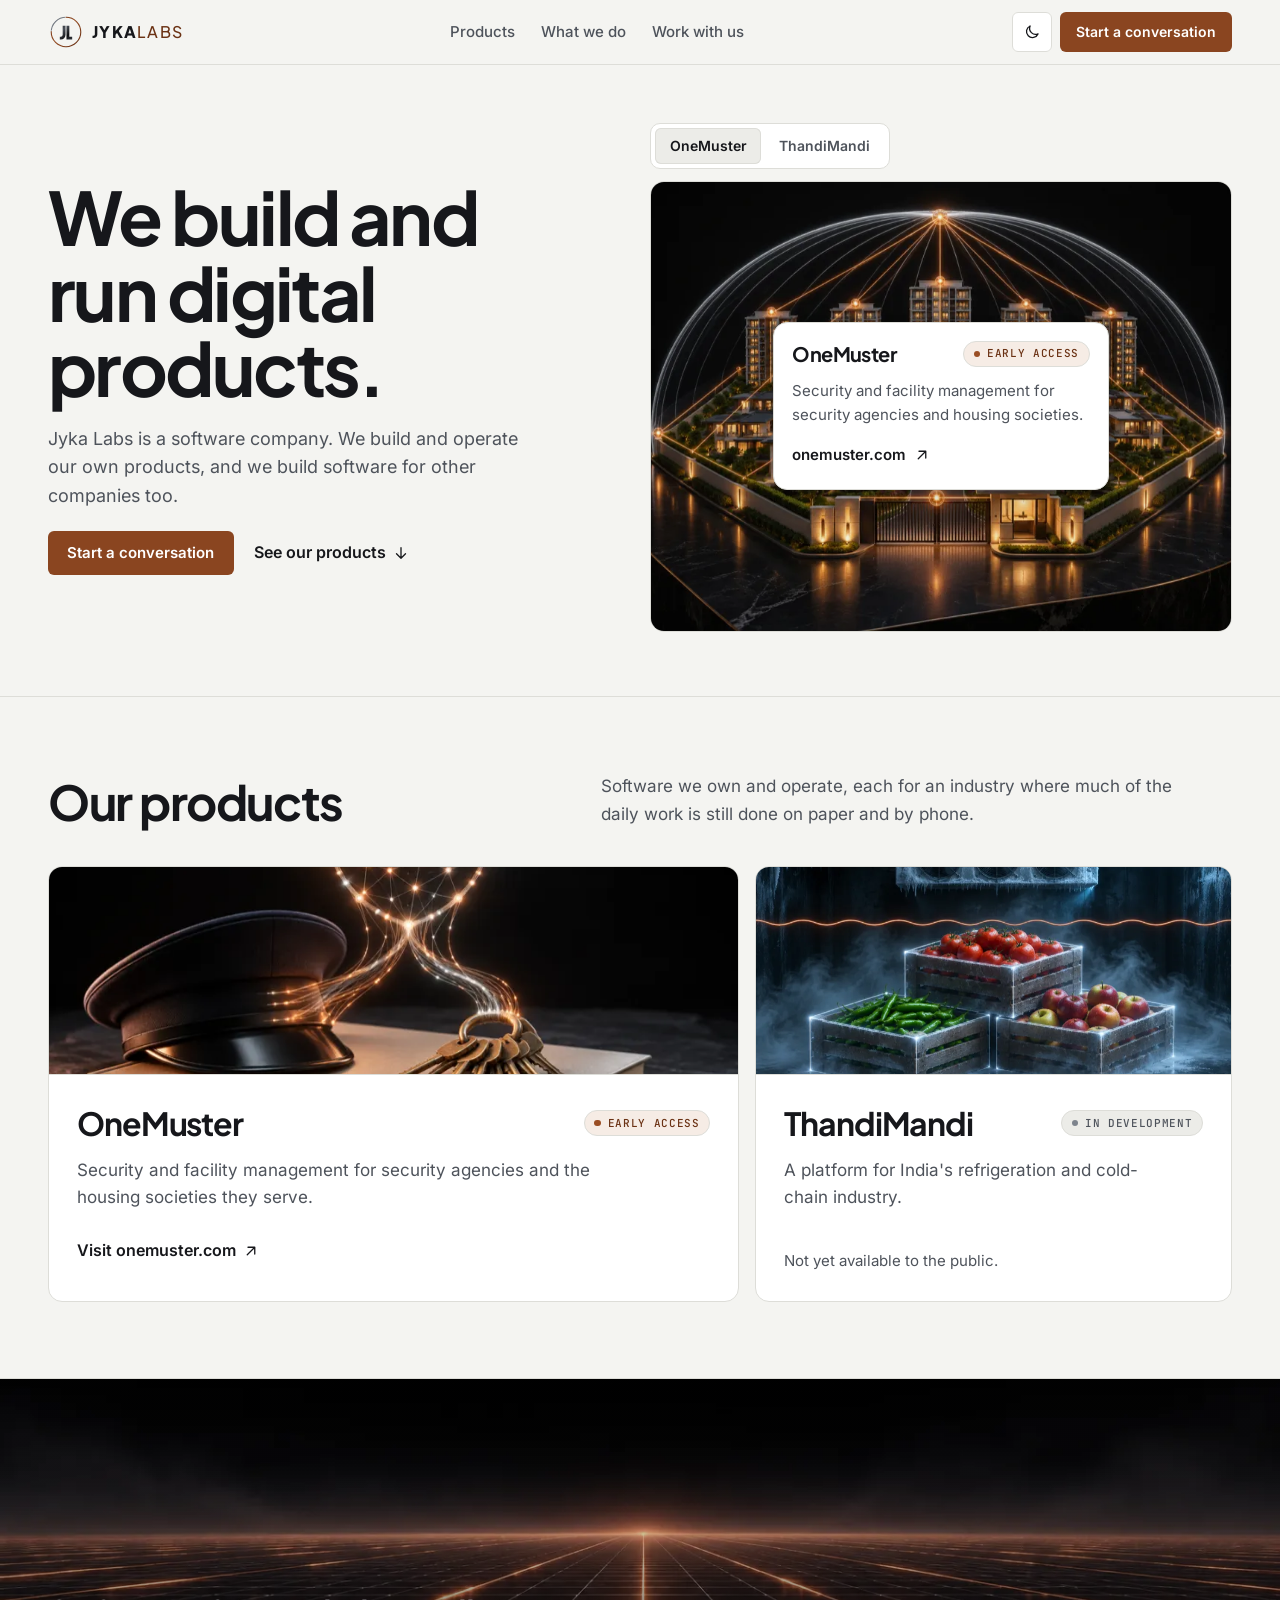
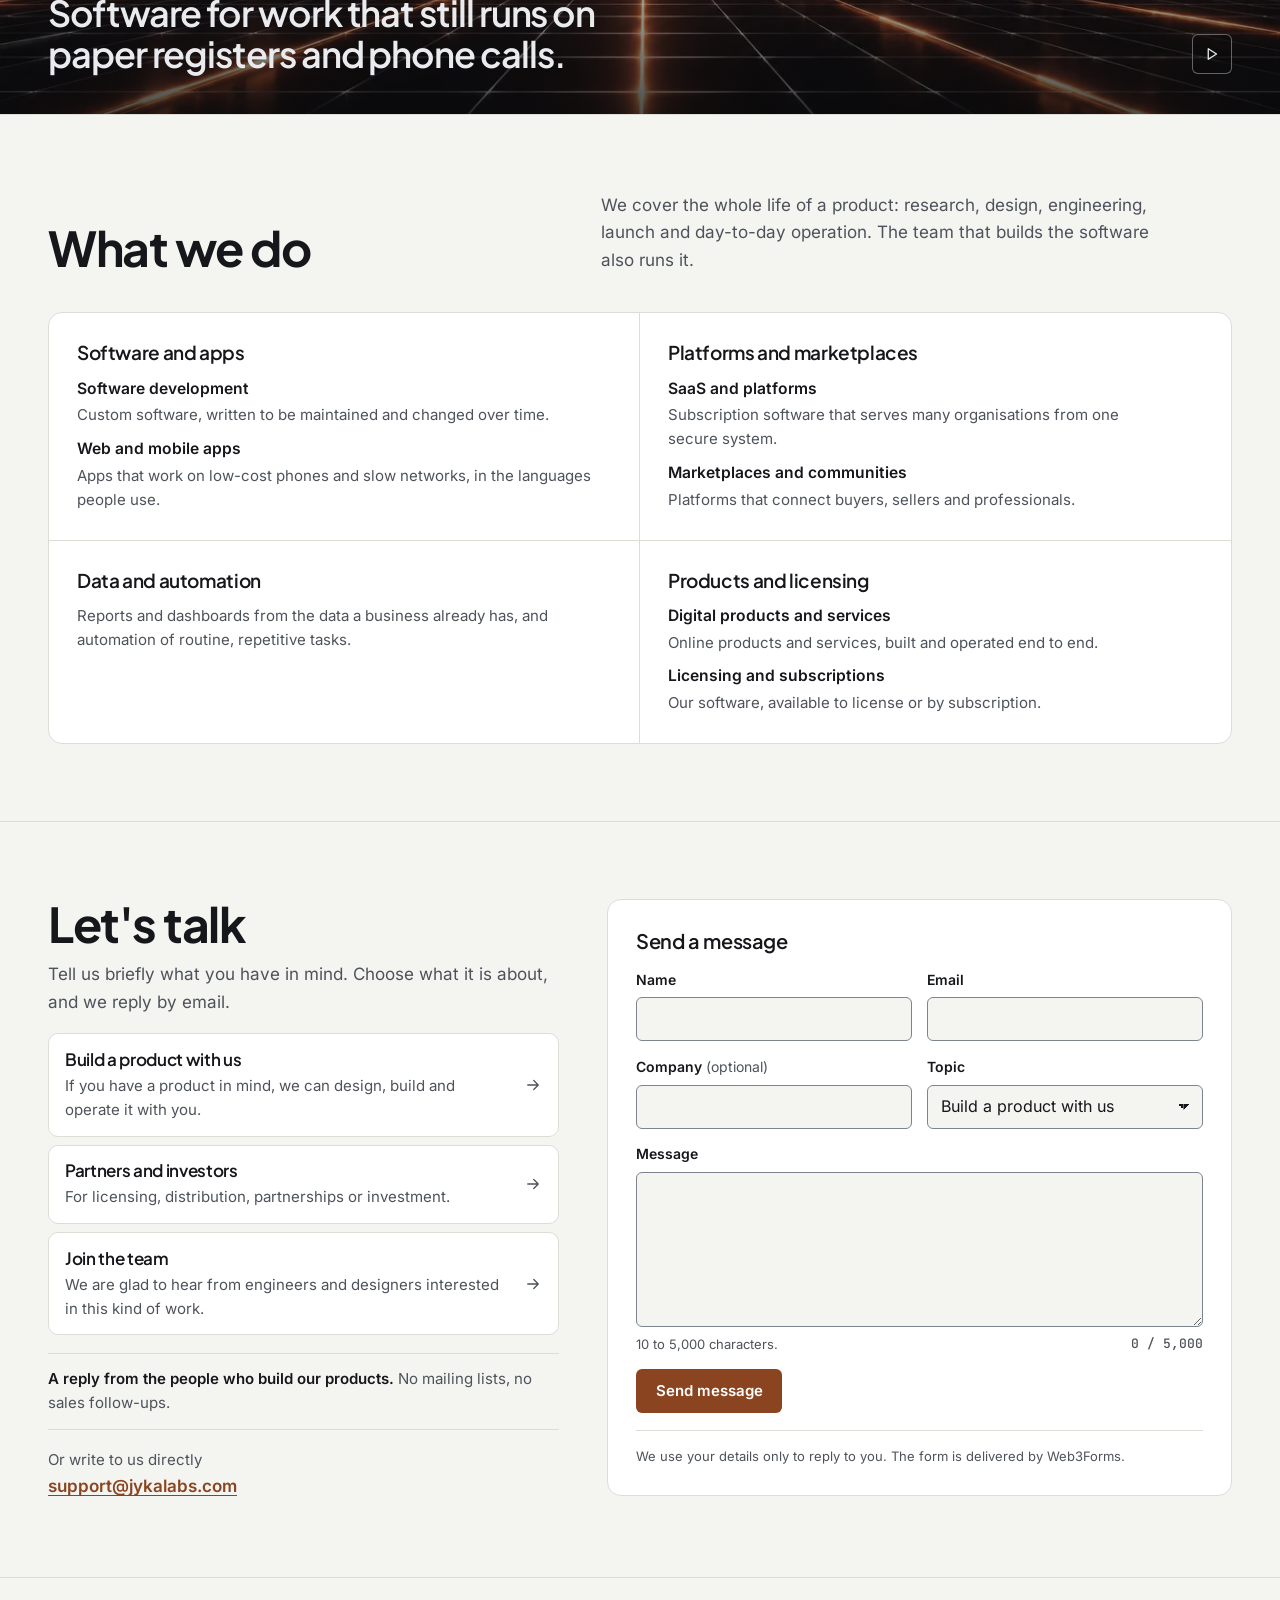
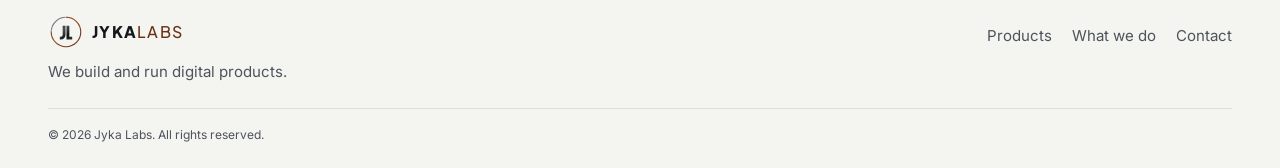
==== commit 8c4c87de: "Product images that show each platform's idea OneMuster: a connected, protected housing community; s" ====
--- a/docs/index.html
+++ b/docs/index.html
@@ -119,7 +119,7 @@
           <div class="stage-frame">
             <!-- Each product at a glance: the setting it serves, its name, status and one line. No feature detail by design. -->
             <div class="stage-panel" id="panel-om" role="tabpanel" aria-labelledby="tab-om">
-              <img class="stage-photo" src="media/circuit-1168.webp" srcset="media/circuit-800.webp 800w, media/circuit-1168.webp 1168w" sizes="(min-width: 1000px) 40rem, 100vw" width="1168" height="880" alt="" fetchpriority="high">
+              <img class="stage-photo" src="media/onemuster-hero-1168.webp" srcset="media/onemuster-hero-800.webp 800w, media/onemuster-hero-1168.webp 1168w" sizes="(min-width: 1000px) 40rem, 100vw" width="1168" height="880" alt="" fetchpriority="high">
               <div class="device">
                 <div class="device-head"><span class="device-app">OneMuster</span><span class="status">Early access</span></div>
                 <p class="device-line">Security and facility management for security agencies and housing societies.</p>
@@ -127,7 +127,7 @@
               </div>
             </div>
             <div class="stage-panel" id="panel-tm" role="tabpanel" aria-labelledby="tab-tm" hidden>
-              <img class="stage-photo" src="media/cooling-1168.webp" srcset="media/cooling-800.webp 800w, media/cooling-1168.webp 1168w" sizes="(min-width: 1000px) 40rem, 100vw" width="1168" height="880" alt="" loading="lazy">
+              <img class="stage-photo" src="media/thandimandi-hero-1168.webp" srcset="media/thandimandi-hero-800.webp 800w, media/thandimandi-hero-1168.webp 1168w" sizes="(min-width: 1000px) 40rem, 100vw" width="1168" height="880" alt="" loading="lazy">
               <div class="device">
                 <div class="device-head"><span class="device-app">ThandiMandi</span><span class="status status-quiet">In development</span></div>
                 <p class="device-line">A platform for India's refrigeration and cold-chain industry.</p>
@@ -147,7 +147,7 @@
         </div>
         <div class="bento">
           <article class="bento-card" data-reveal>
-            <div class="bento-media"><img src="media/cables-800.webp" srcset="media/cables-800.webp 800w, media/cables-1344.webp 1344w" sizes="(min-width: 900px) 42rem, 100vw" width="800" height="452" alt="" loading="lazy"></div>
+            <div class="bento-media"><img src="media/onemuster-card-800.webp" srcset="media/onemuster-card-800.webp 800w, media/onemuster-card-1344.webp 1344w" sizes="(min-width: 900px) 42rem, 100vw" width="800" height="452" alt="" loading="lazy"></div>
             <div class="bento-body">
               <div class="bento-top"><h3>OneMuster</h3><span class="status">Early access</span></div>
               <p class="bento-summary">Security and facility management for security agencies and the housing societies they serve.</p>
@@ -155,7 +155,7 @@
             </div>
           </article>
           <article class="bento-card is-narrow" data-reveal>
-            <div class="bento-media"><img src="media/rack-800.webp" srcset="media/rack-800.webp 800w, media/rack-1344.webp 1344w" sizes="(min-width: 900px) 30rem, 100vw" width="800" height="452" alt="" loading="lazy"></div>
+            <div class="bento-media"><img src="media/thandimandi-card-800.webp" srcset="media/thandimandi-card-800.webp 800w, media/thandimandi-card-1344.webp 1344w" sizes="(min-width: 900px) 30rem, 100vw" width="800" height="452" alt="" loading="lazy"></div>
             <div class="bento-body">
               <div class="bento-top"><h3>ThandiMandi</h3><span class="status status-quiet">In development</span></div>
               <p class="bento-summary">A platform for India's refrigeration and cold-chain industry.</p>
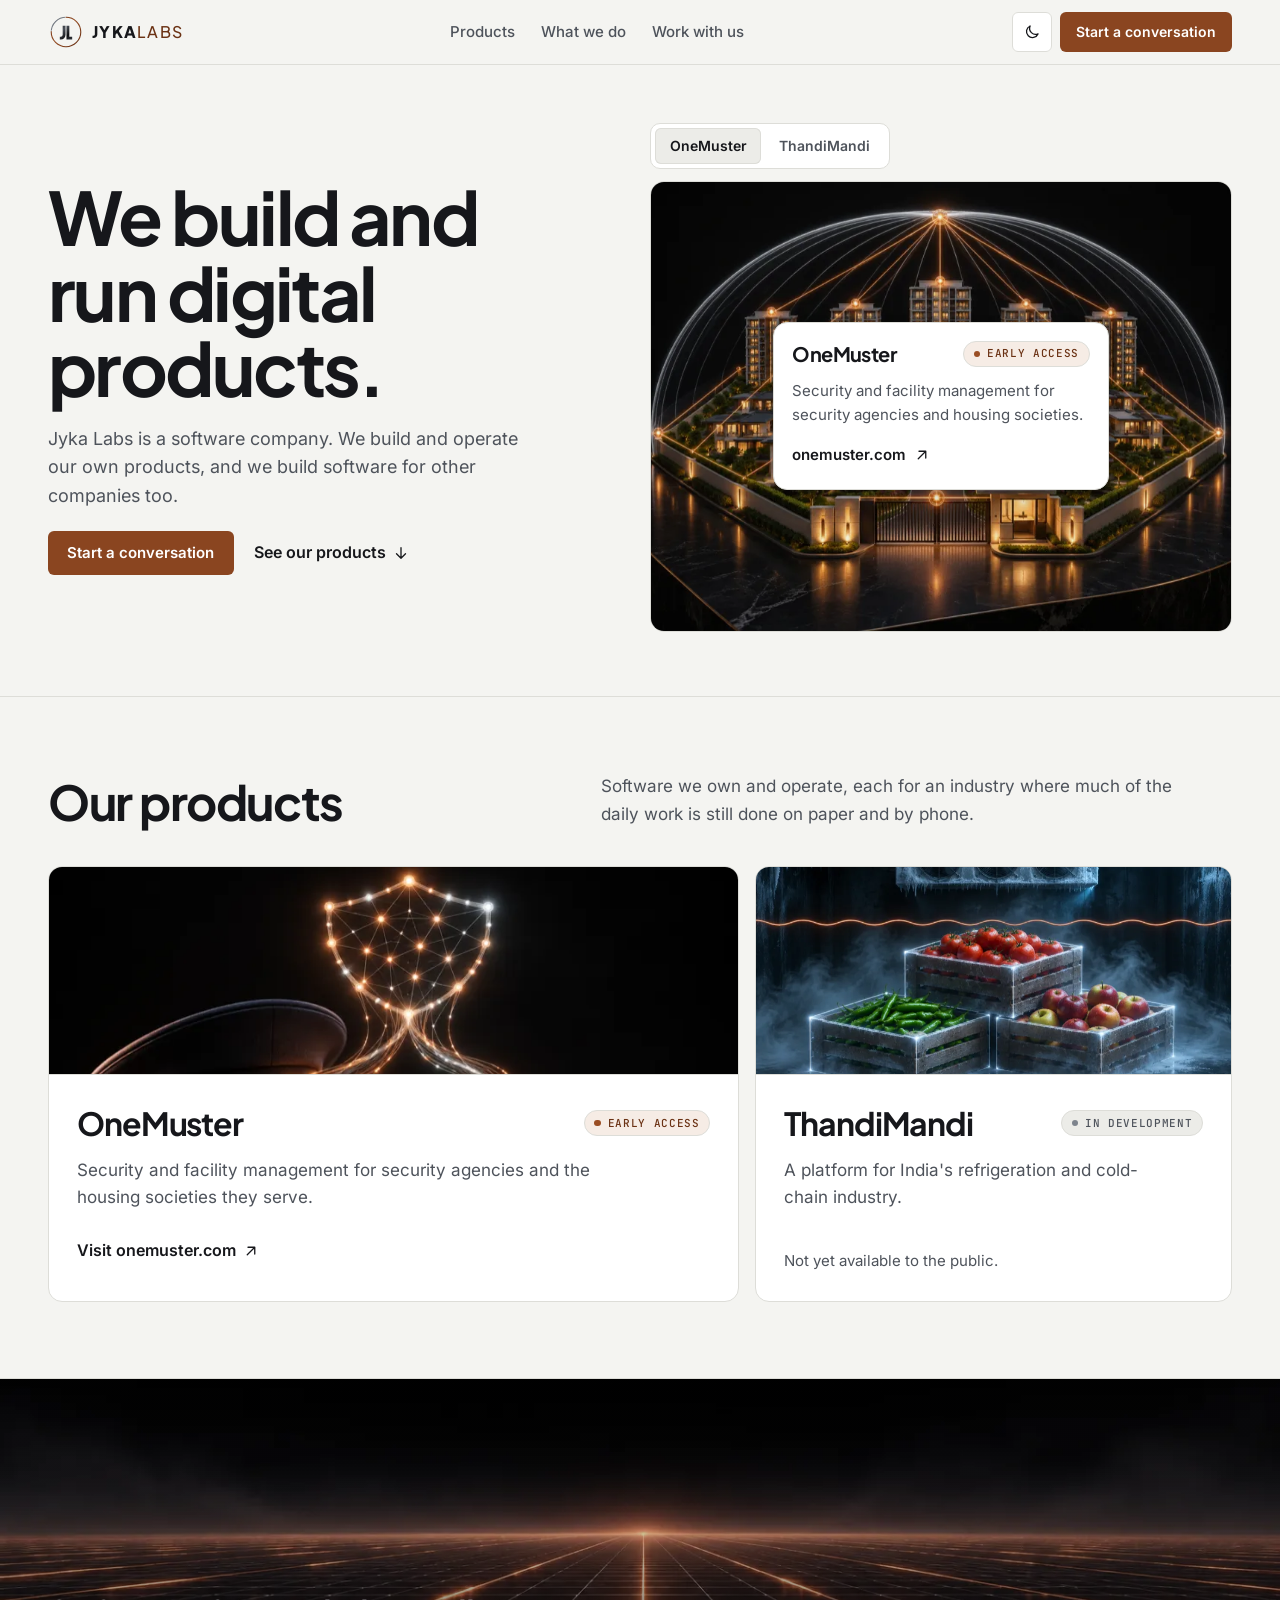
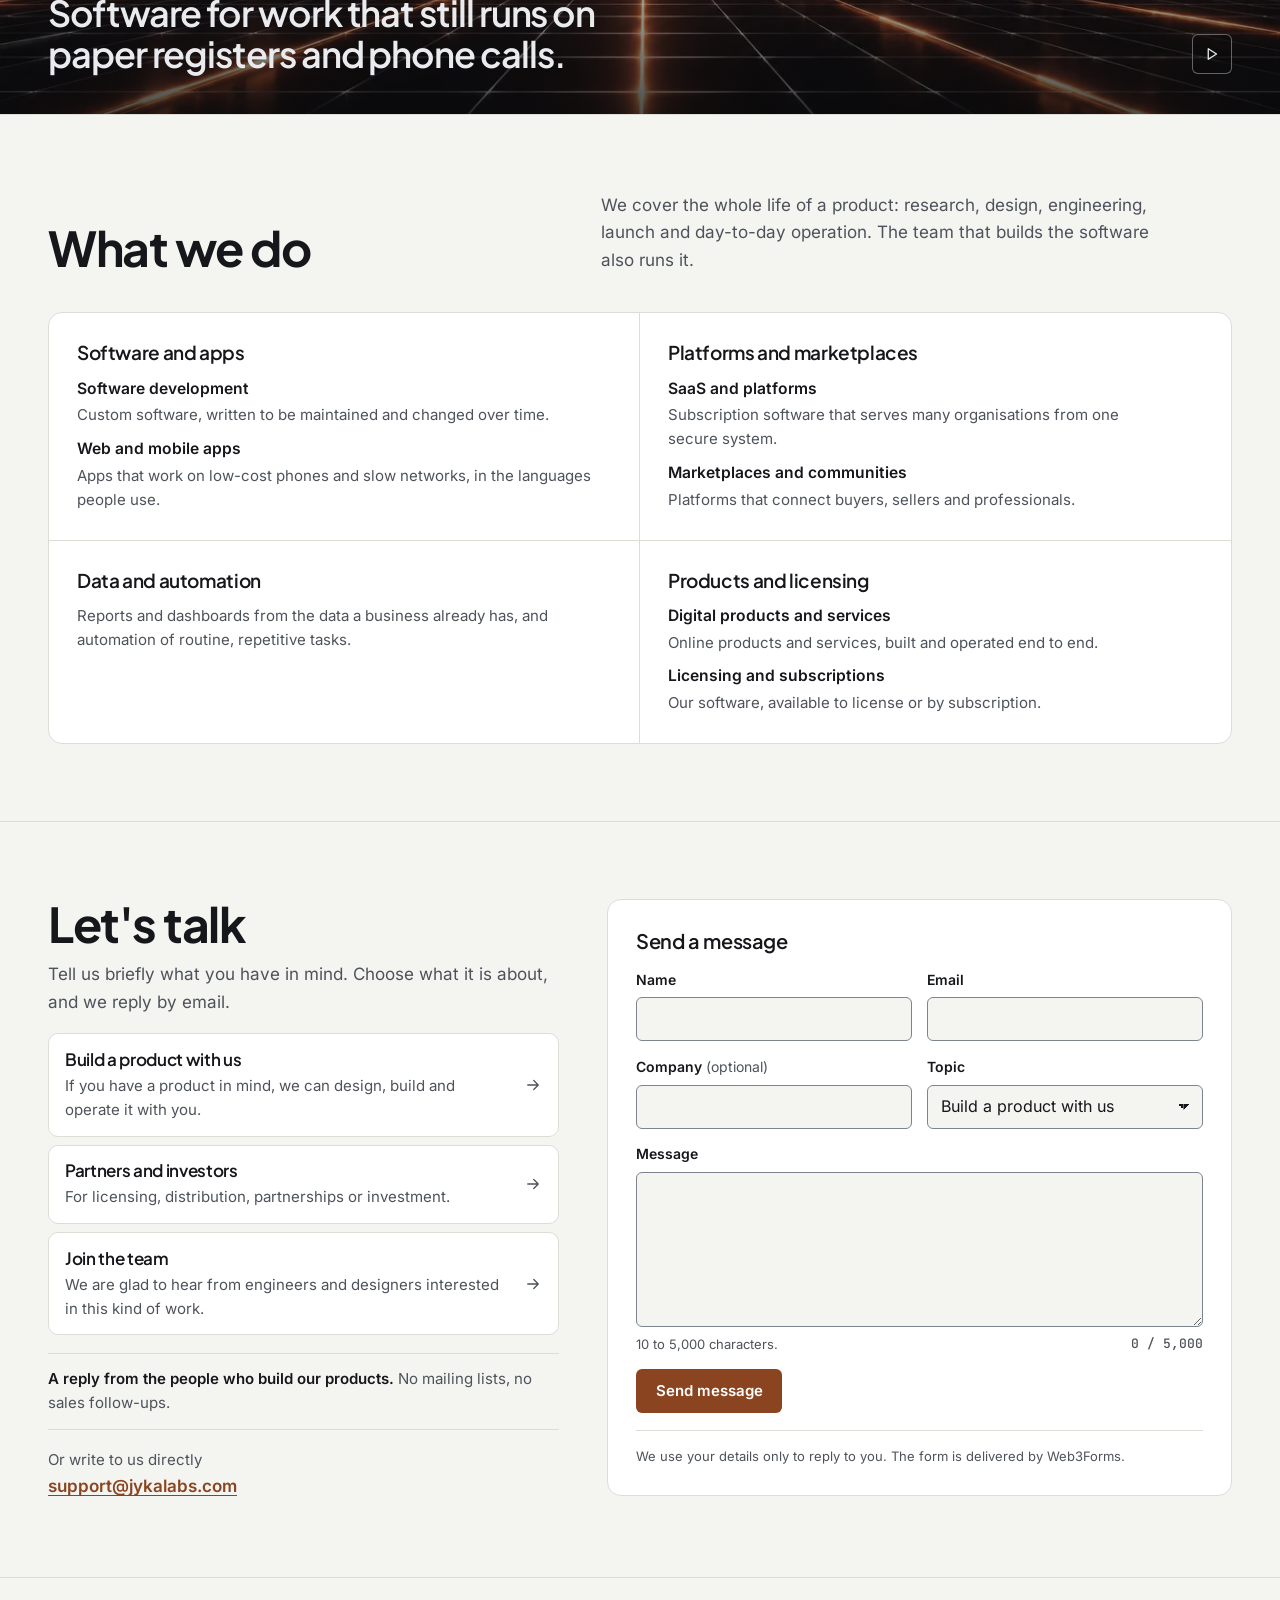
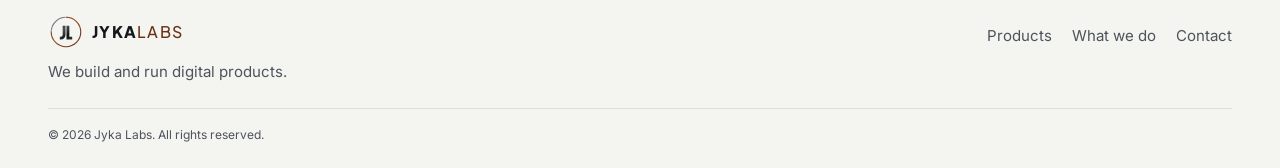
==== commit aaa6d157: "Show the OneMuster card's shield in full Co-Authored-By: Claude Opus 5.5 <noreply@anthropic.com>" ====
--- a/docs/index.html
+++ b/docs/index.html
@@ -147,7 +147,7 @@
         </div>
         <div class="bento">
           <article class="bento-card" data-reveal>
-            <div class="bento-media"><img src="media/onemuster-card-800.webp" srcset="media/onemuster-card-800.webp 800w, media/onemuster-card-1344.webp 1344w" sizes="(min-width: 900px) 42rem, 100vw" width="800" height="452" alt="" loading="lazy"></div>
+            <div class="bento-media"><img class="focus-top" src="media/onemuster-card-800.webp" srcset="media/onemuster-card-800.webp 800w, media/onemuster-card-1344.webp 1344w" sizes="(min-width: 900px) 42rem, 100vw" width="800" height="452" alt="" loading="lazy"></div>
             <div class="bento-body">
               <div class="bento-top"><h3>OneMuster</h3><span class="status">Early access</span></div>
               <p class="bento-summary">Security and facility management for security agencies and the housing societies they serve.</p>
--- a/docs/styles.css
+++ b/docs/styles.css
@@ -211,6 +211,8 @@
 .bento-card:hover { border-color: var(--border-control); }
 .bento-media { position: relative; height: clamp(10rem, 17vw, 13rem); overflow: hidden; border-bottom: 1px solid var(--border-hairline); background: var(--bg-subtle); }
 .bento-media img { width: 100%; height: 100%; object-fit: cover; transition: transform 600ms var(--ease-out); }
+/* Keep the subject in the top part of the photo in view (the OneMuster shield), including during the hover zoom. */
+.bento-media img.focus-top { object-position: 50% 0; transform-origin: 50% 0; }
 @media (hover: hover) and (prefers-reduced-motion: no-preference) { .bento-card:hover .bento-media img { transform: scale(1.02); } }
 .bento-body { display: flex; flex-direction: column; gap: 0.85rem; padding: clamp(1.25rem, 2.5vw, 1.75rem); }
 .bento-top { display: flex; flex-wrap: wrap; align-items: center; justify-content: space-between; gap: 0.75rem; }
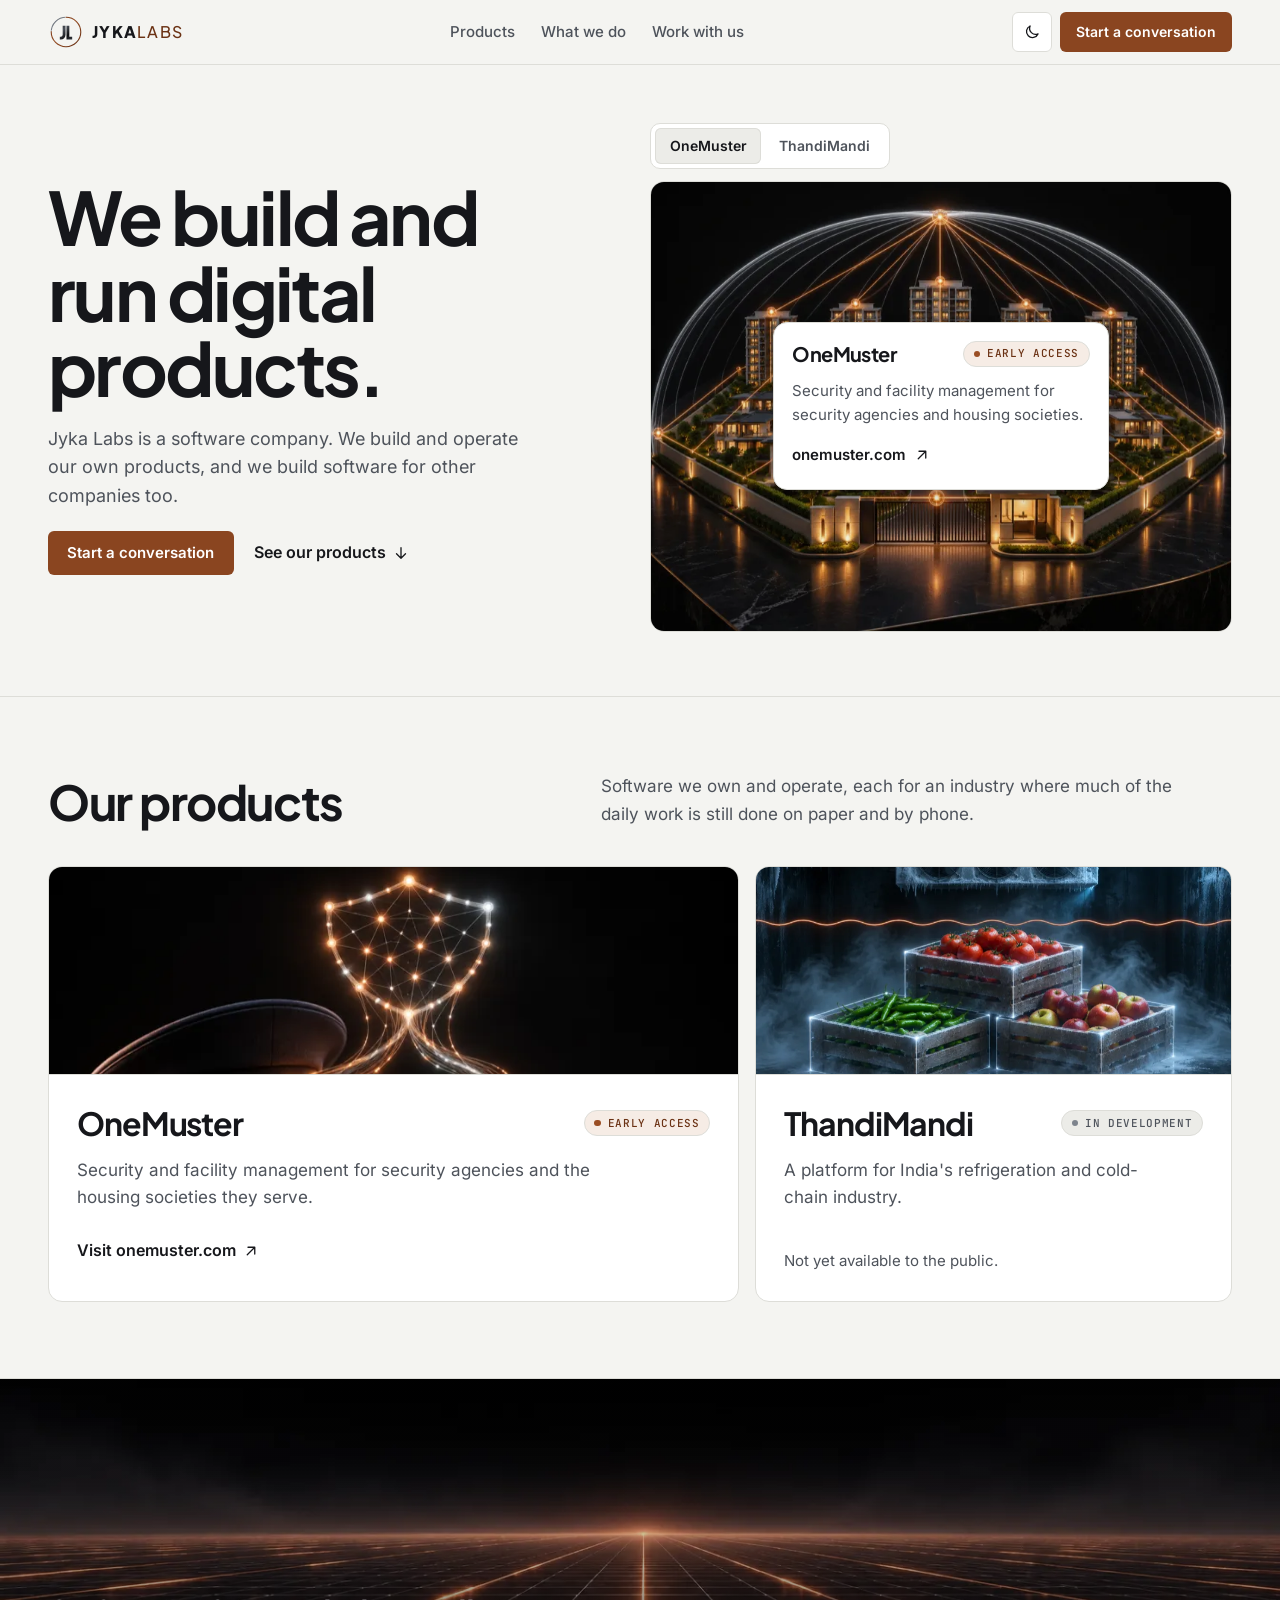
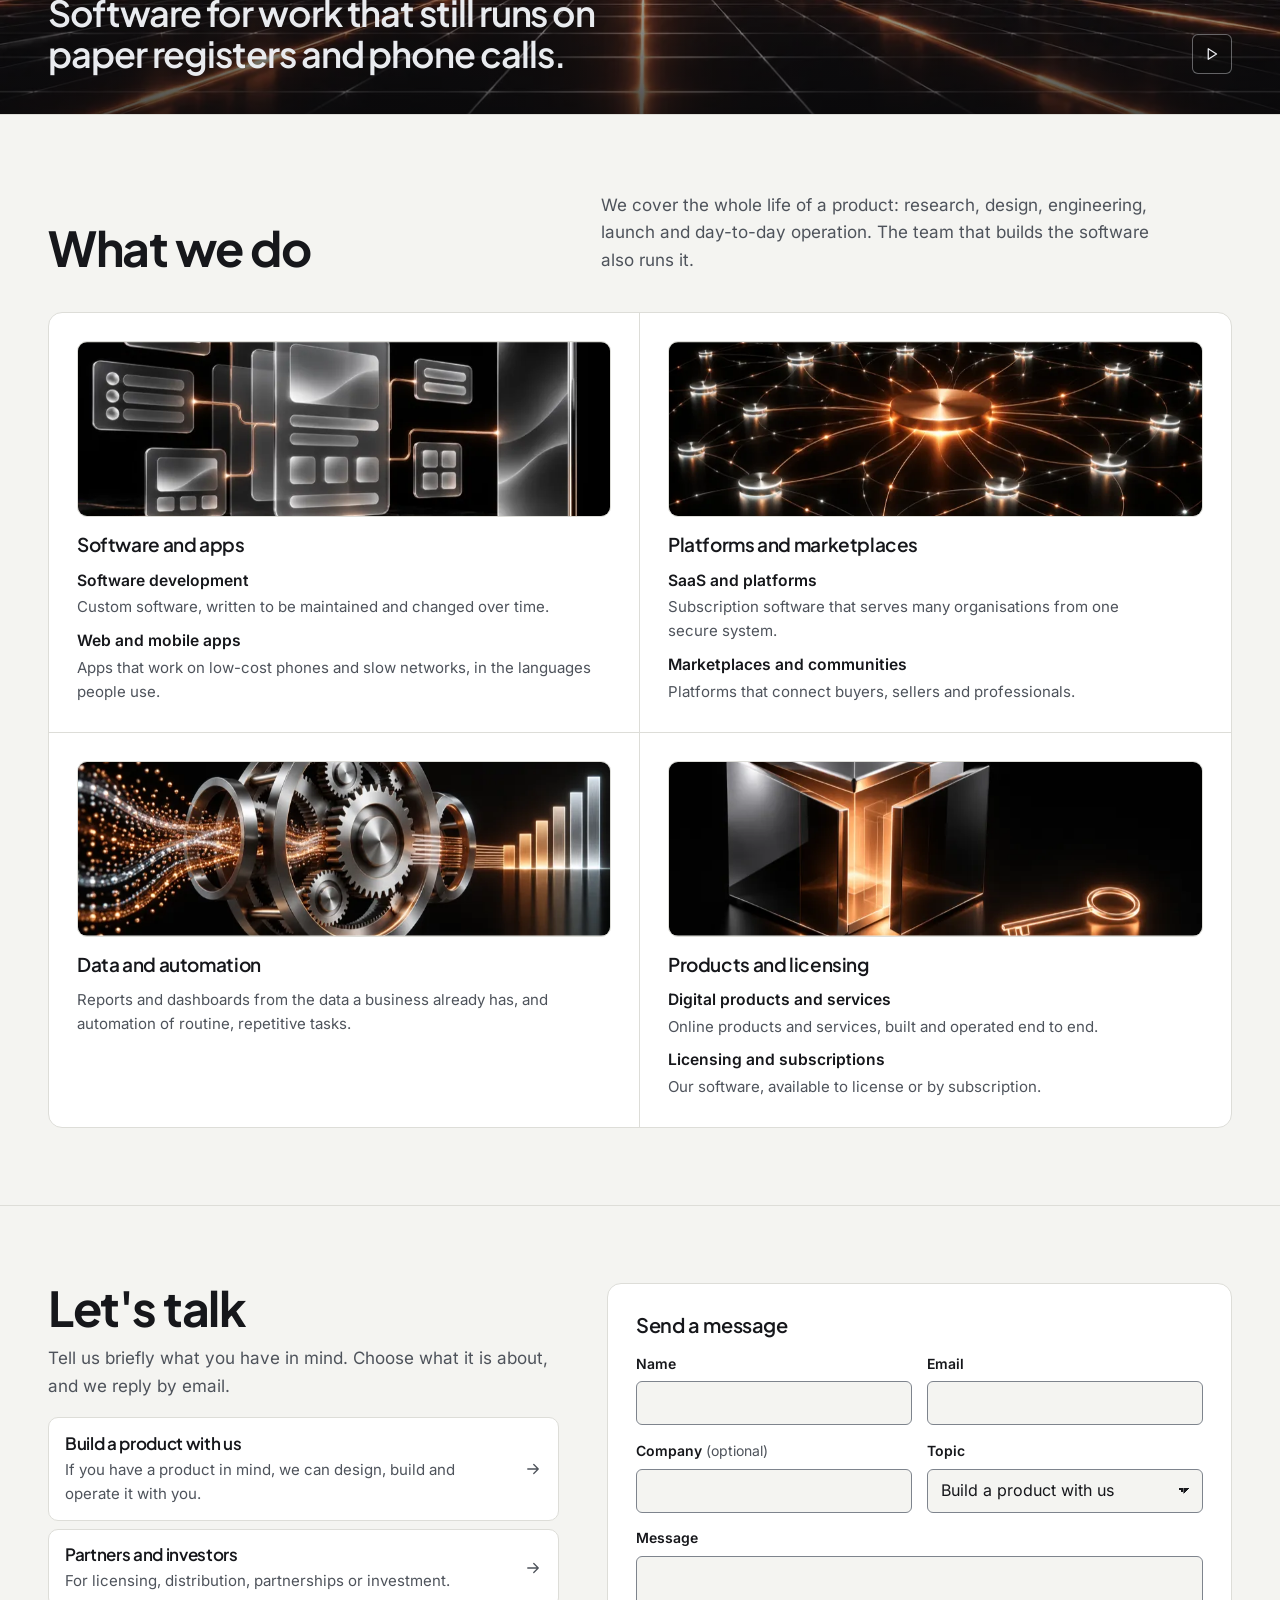
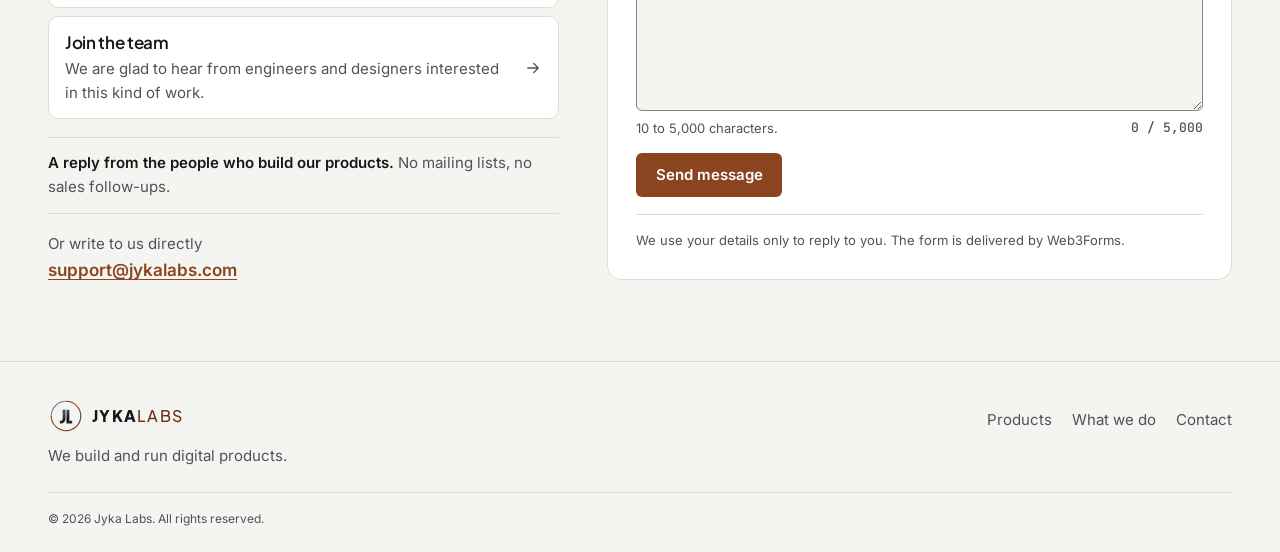
==== commit a5078b57: "Pictures and a wipe-in reveal for What we do One Higgsfield image per area (apps, platforms, data an" ====
--- a/docs/index.html
+++ b/docs/index.html
@@ -188,25 +188,29 @@
           <p>We cover the whole life of a product: research, design, engineering, launch and day-to-day operation. The team that builds the software also runs it.</p>
         </div>
         <ul class="grid-2x2" data-reveal>
-          <li class="grid-cell">
+          <li class="grid-cell" data-wipe>
+            <div class="cell-media"><img src="media/wwd-apps-800.webp" srcset="media/wwd-apps-800.webp 800w, media/wwd-apps-1344.webp 1344w" sizes="(min-width: 1200px) 34rem, (min-width: 760px) 46vw, 100vw" width="800" height="448" alt="" loading="lazy"></div>
             <h3>Software and apps</h3>
             <dl>
               <div><dt>Software development</dt><dd>Custom software, written to be maintained and changed over time.</dd></div>
               <div><dt>Web and mobile apps</dt><dd>Apps that work on low-cost phones and slow networks, in the languages people use.</dd></div>
             </dl>
           </li>
-          <li class="grid-cell">
+          <li class="grid-cell" data-wipe>
+            <div class="cell-media"><img src="media/wwd-platforms-800.webp" srcset="media/wwd-platforms-800.webp 800w, media/wwd-platforms-1344.webp 1344w" sizes="(min-width: 1200px) 34rem, (min-width: 760px) 46vw, 100vw" width="800" height="448" alt="" loading="lazy"></div>
             <h3>Platforms and marketplaces</h3>
             <dl>
               <div><dt>SaaS and platforms</dt><dd>Subscription software that serves many organisations from one secure system.</dd></div>
               <div><dt>Marketplaces and communities</dt><dd>Platforms that connect buyers, sellers and professionals.</dd></div>
             </dl>
           </li>
-          <li class="grid-cell">
+          <li class="grid-cell" data-wipe>
+            <div class="cell-media"><img src="media/wwd-data-800.webp" srcset="media/wwd-data-800.webp 800w, media/wwd-data-1344.webp 1344w" sizes="(min-width: 1200px) 34rem, (min-width: 760px) 46vw, 100vw" width="800" height="448" alt="" loading="lazy"></div>
             <h3>Data and automation</h3>
             <p>Reports and dashboards from the data a business already has, and automation of routine, repetitive tasks.</p>
           </li>
-          <li class="grid-cell">
+          <li class="grid-cell" data-wipe>
+            <div class="cell-media"><img src="media/wwd-products-800.webp" srcset="media/wwd-products-800.webp 800w, media/wwd-products-1344.webp 1344w" sizes="(min-width: 1200px) 34rem, (min-width: 760px) 46vw, 100vw" width="800" height="448" alt="" loading="lazy"></div>
             <h3>Products and licensing</h3>
             <dl>
               <div><dt>Digital products and services</dt><dd>Online products and services, built and operated end to end.</dd></div>
--- a/docs/styles.css
+++ b/docs/styles.css
@@ -263,6 +263,9 @@
 .grid-cell dt { font-weight: 600; font-size: 0.975rem; }
 .grid-cell dd { margin: 0.1rem 0 0; color: var(--text-secondary); font-size: 0.9375rem; text-wrap: pretty; }
 .grid-cell > p { color: var(--text-secondary); font-size: 0.9375rem; }
+.cell-media { overflow: hidden; border-radius: var(--radius); border: 1px solid var(--border-hairline); background: var(--bg-subtle); height: clamp(8.5rem, 14vw, 11rem); margin-bottom: 0.25rem; }
+.cell-media img { width: 100%; height: 100%; object-fit: cover; transition: transform 600ms var(--ease-out); }
+@media (hover: hover) and (prefers-reduced-motion: no-preference) { .grid-cell:hover .cell-media img { transform: scale(1.03); } }
 
 /* ---------- Work with us + contact ---------- */
 .talk-grid { display: grid; gap: clamp(1.75rem, 4vw, 3rem); grid-template-columns: minmax(0, 1fr); }
@@ -338,6 +341,10 @@
 @media (prefers-reduced-motion: no-preference) {
   .js [data-reveal] { opacity: 0; transform: translateY(12px); transition: opacity 420ms var(--ease-out), transform 420ms var(--ease-out); }
   .js [data-reveal].is-in { opacity: 1; transform: none; }
+  /* What we do: as each cell comes into view, its picture wipes in from the left; side-by-side cells follow one another. */
+  .js [data-wipe] .cell-media img { clip-path: inset(0 100% 0 0); transition: clip-path 700ms var(--ease-out), transform 600ms var(--ease-out); }
+  .js [data-wipe].is-in .cell-media img { clip-path: inset(0 0 0 0); }
+  @media (min-width: 760px) { .js [data-wipe].is-in:nth-child(even) .cell-media img { transition-delay: 120ms, 0ms; } }
 }
 @media (prefers-reduced-motion: reduce) {
   *, *::before, *::after { animation-duration: 1ms !important; animation-iteration-count: 1 !important; transition-duration: 1ms !important; }
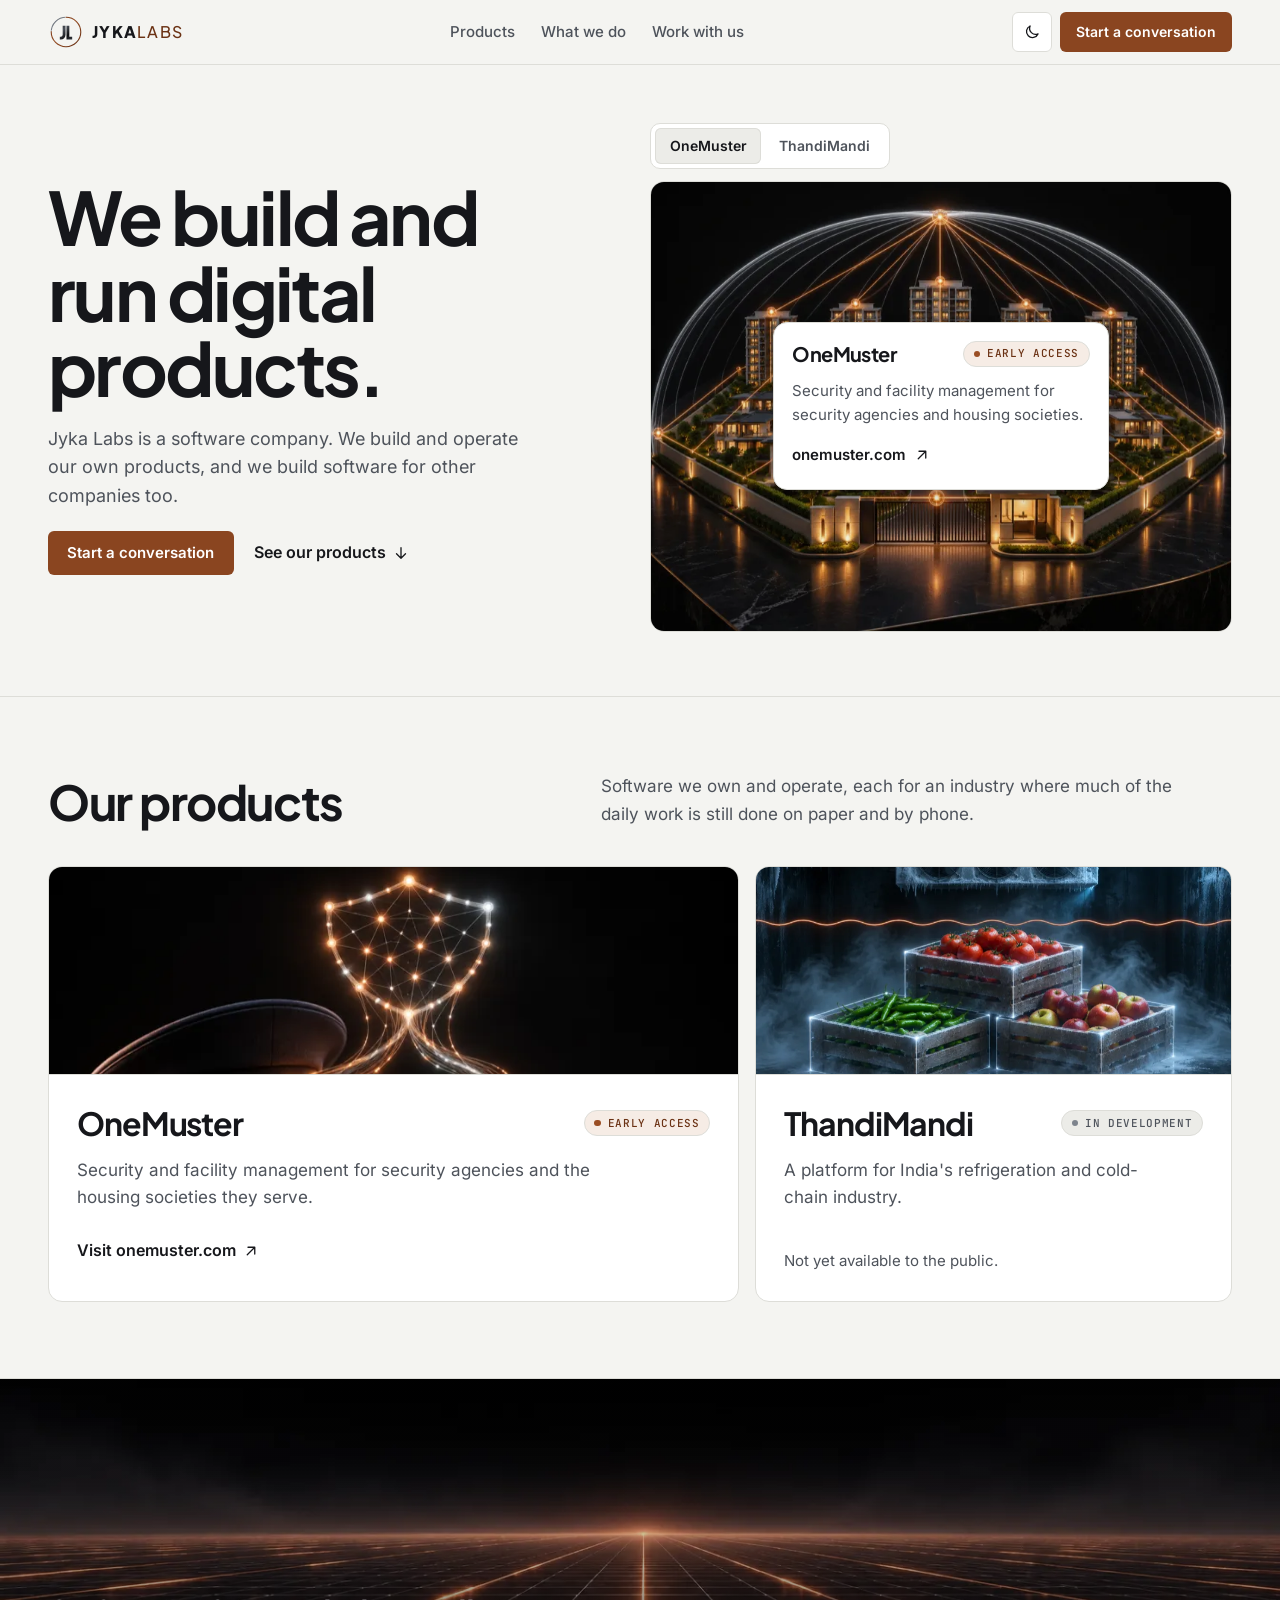
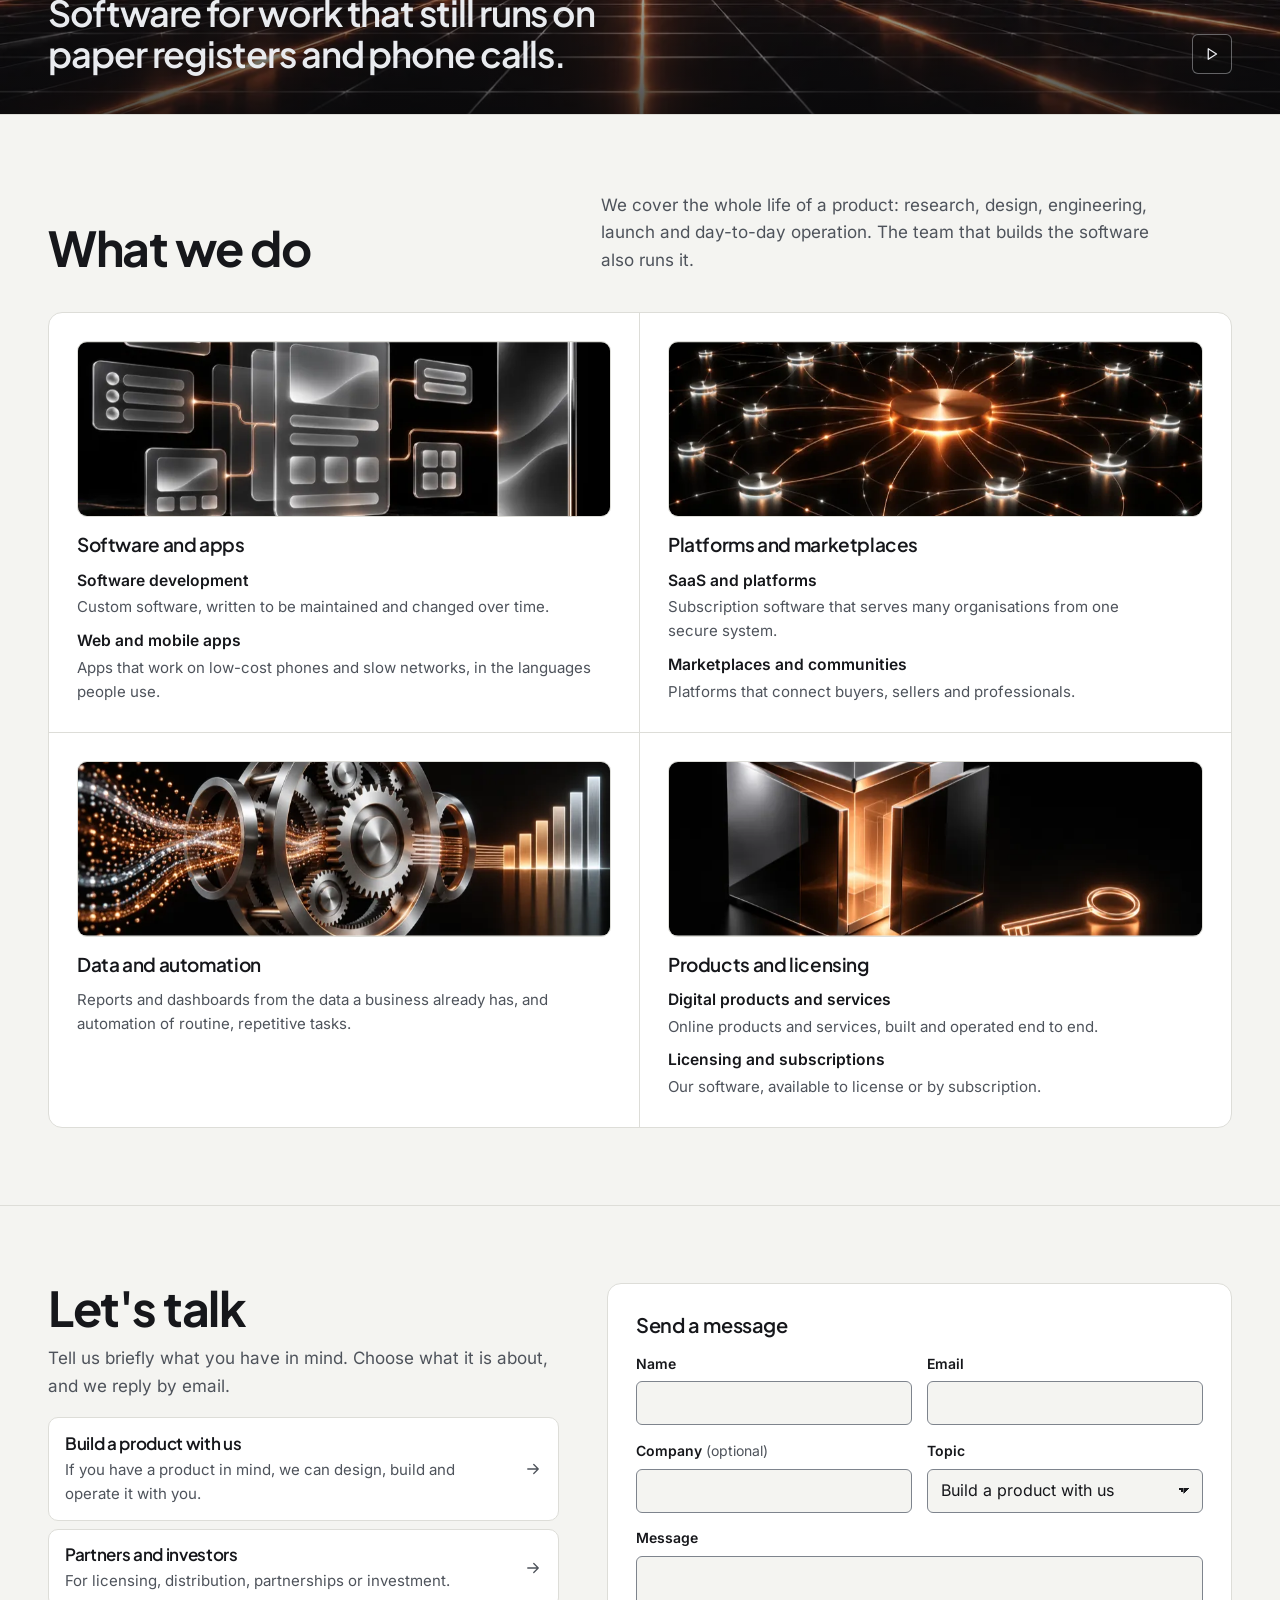
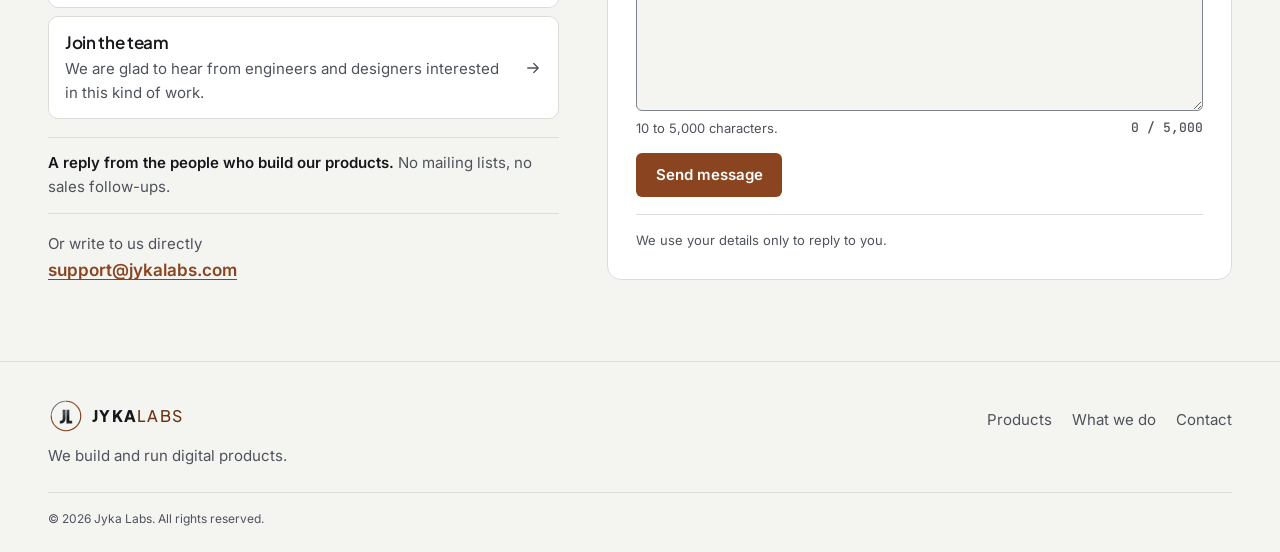
==== commit 2d061749: "Shorten the form's privacy note Co-Authored-By: Claude Opus 5.5 <noreply@anthropic.com>" ====
--- a/docs/index.html
+++ b/docs/index.html
@@ -306,7 +306,7 @@
               <a class="btn btn-ghost" id="fallback-mail" href="mailto:support@jykalabs.com"><svg class="ico" aria-hidden="true"><use href="#i-mail"/></svg>Email your message instead</a>
             </div>
 
-            <p class="privacy" id="privacy">We use your details only to reply to you. The form is delivered by Web3Forms.</p>
+            <p class="privacy" id="privacy">We use your details only to reply to you.</p>
           </form>
 
           <div class="sent" id="sent" hidden tabindex="-1">
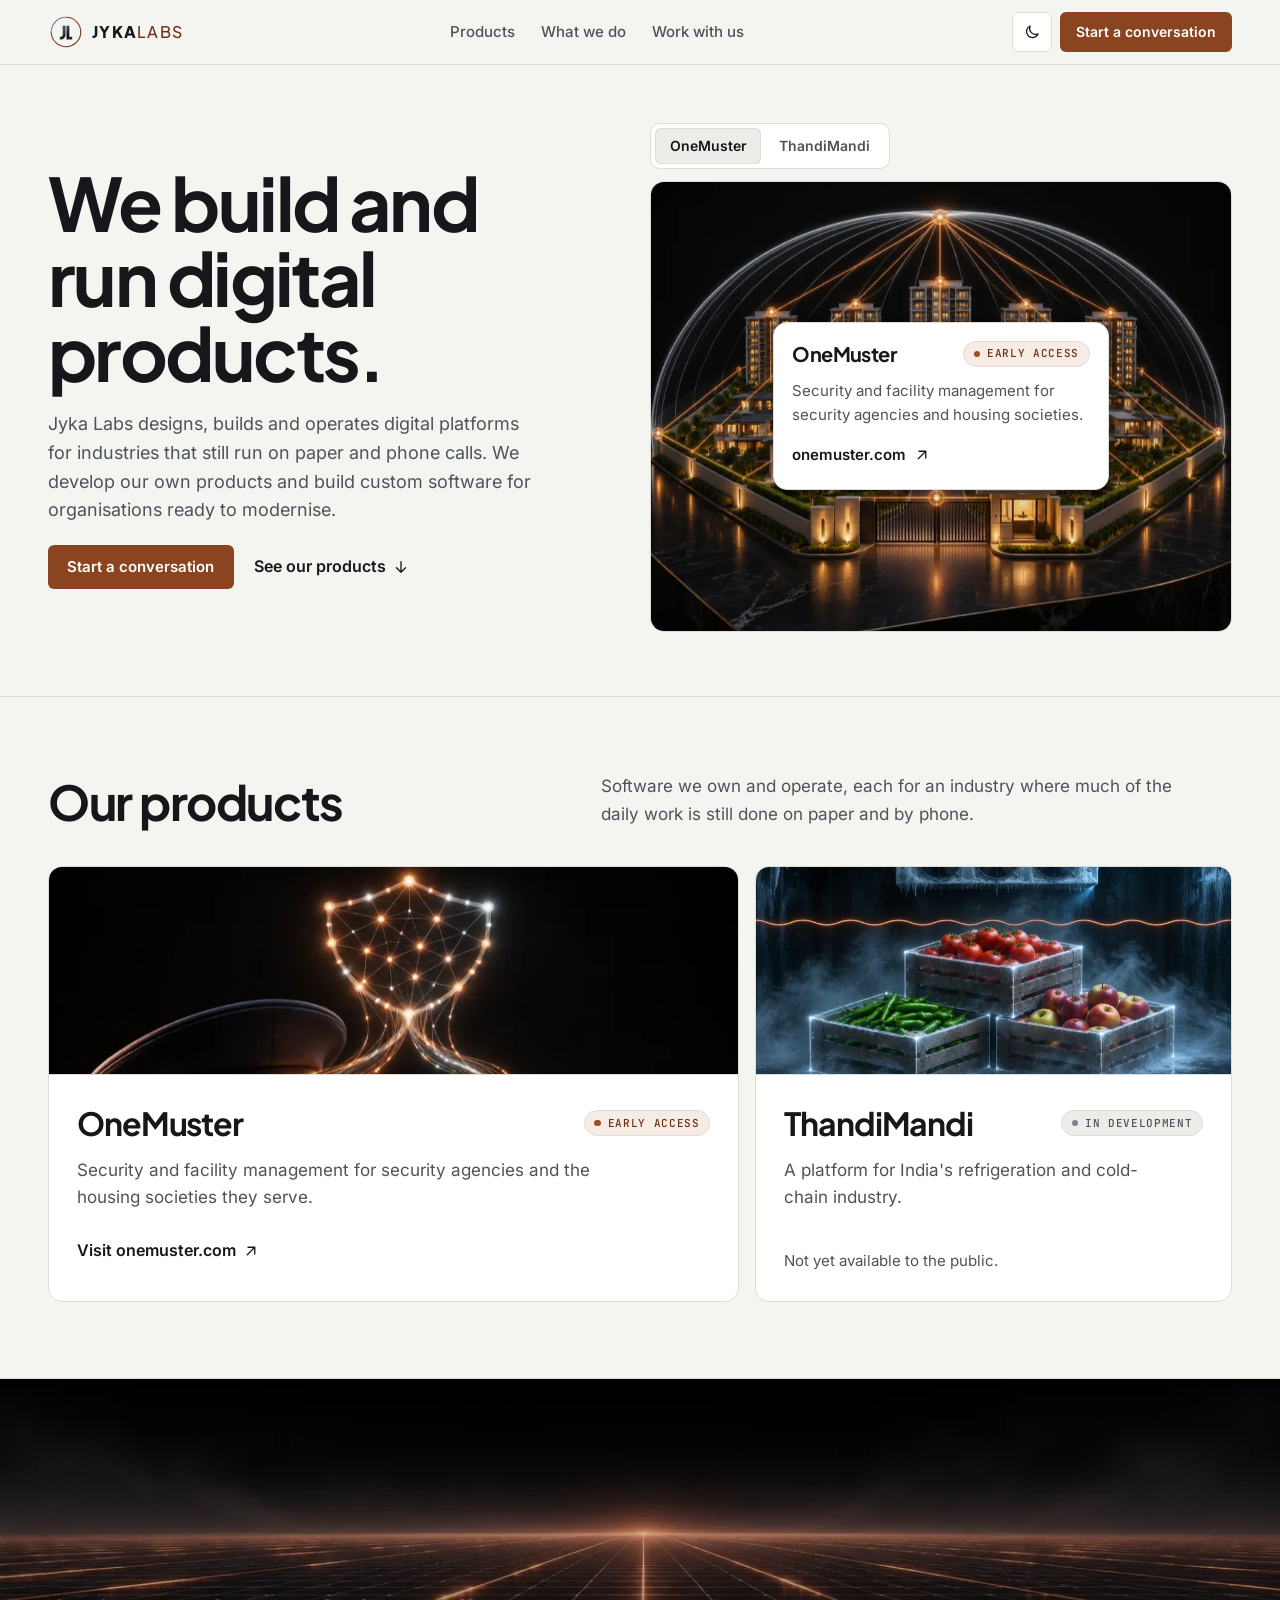
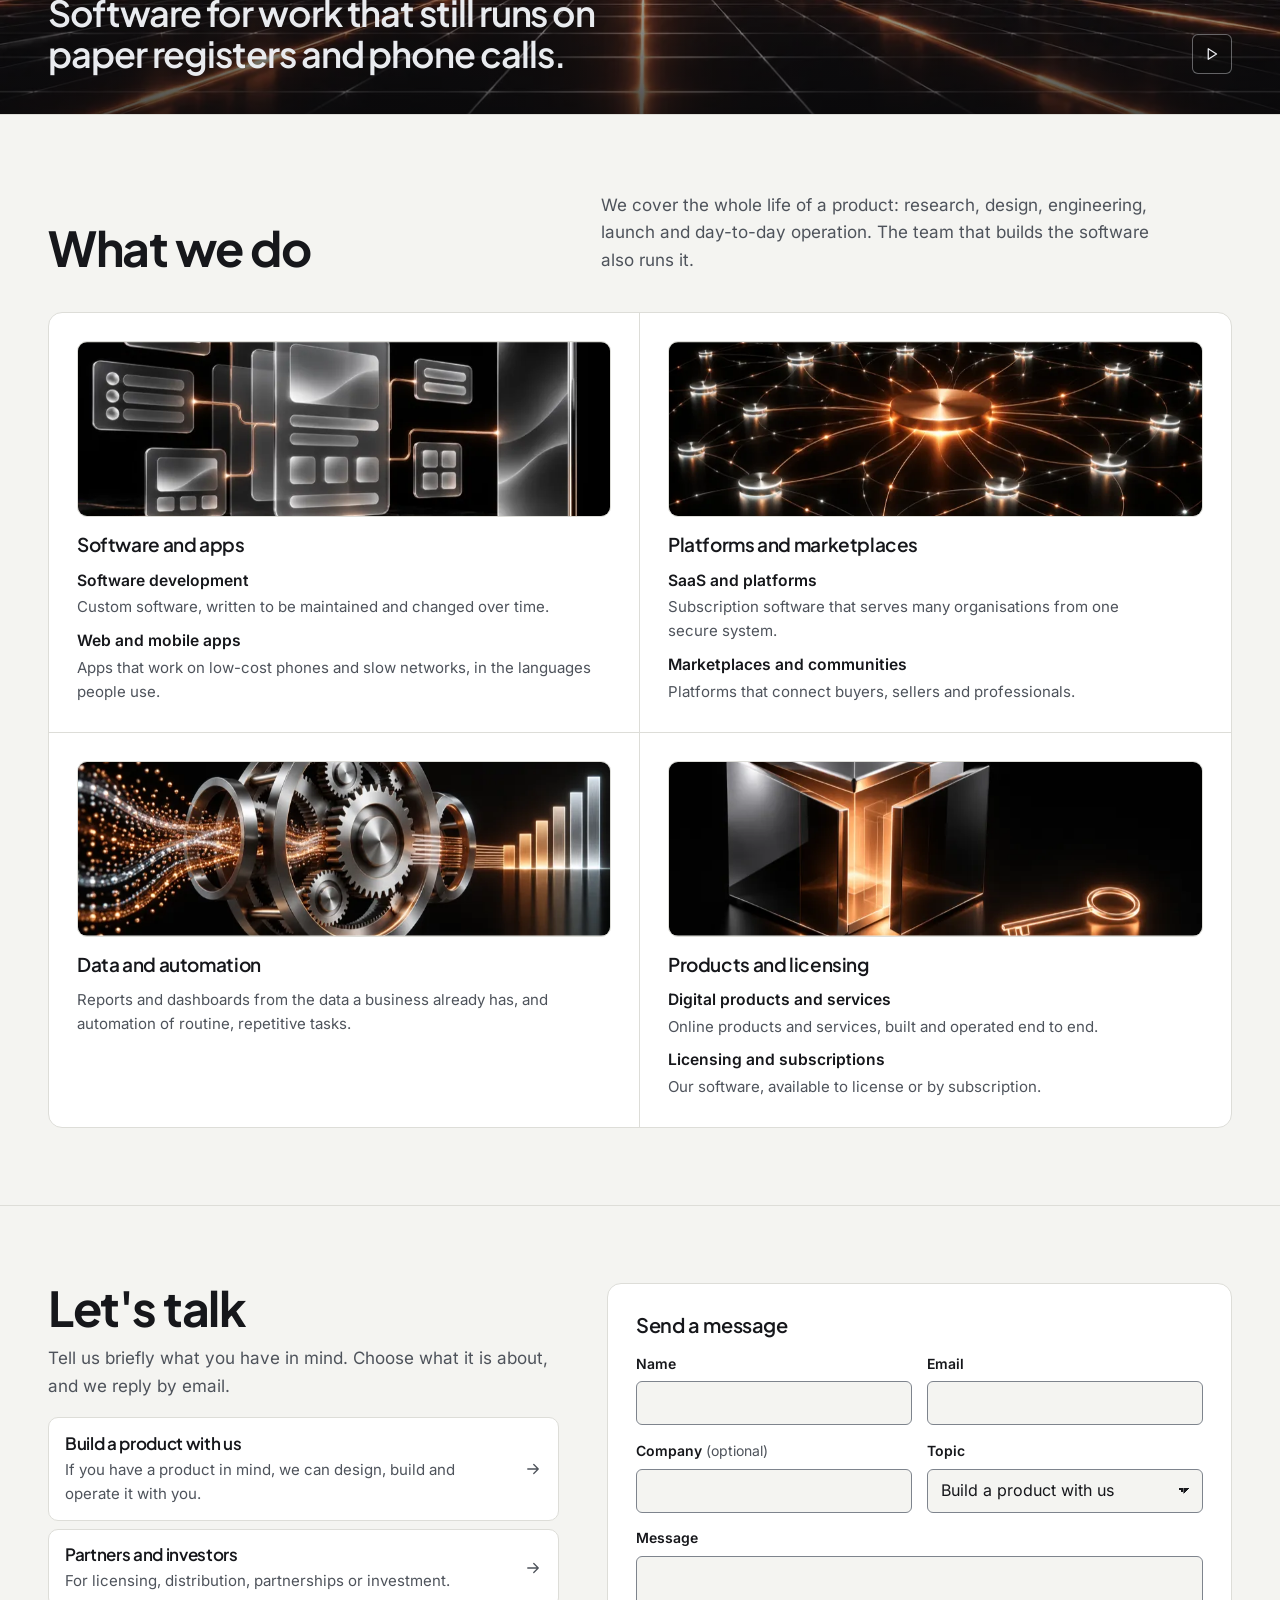
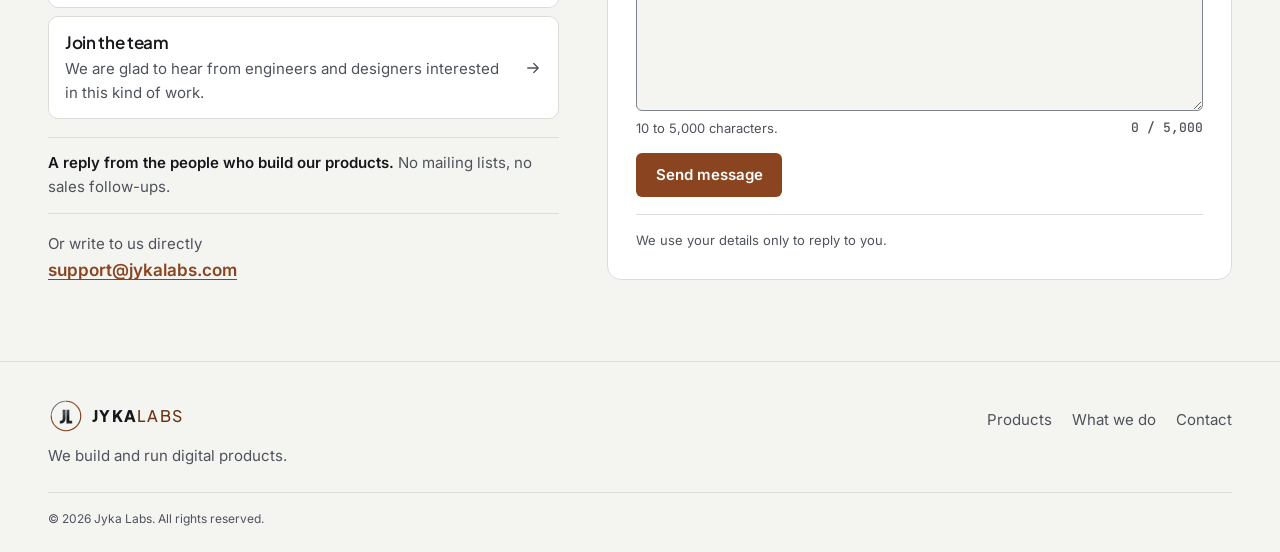
==== commit 5aee3349: "Sharper intro and descriptions Co-Authored-By: Claude Opus 5.5 <noreply@anthropic.com>" ====
--- a/docs/index.html
+++ b/docs/index.html
@@ -4,14 +4,14 @@
   <meta charset="utf-8">
   <meta name="viewport" content="width=device-width, initial-scale=1">
   <title>Jyka Labs | We build and run digital products</title>
-  <meta name="description" content="Jyka Labs is a software company. We build and operate our own products, OneMuster and ThandiMandi, and build software for other companies too.">
+  <meta name="description" content="Jyka Labs designs, builds and operates digital platforms for industries that still run on paper and phone calls: our own products, OneMuster and ThandiMandi, and custom software.">
   <meta name="theme-color" content="#F4F4F1">
   <link rel="canonical" href="https://jykalabs.com/">
   <link rel="icon" href="favicon.svg" type="image/svg+xml">
   <meta property="og:type" content="website">
   <meta property="og:site_name" content="Jyka Labs">
   <meta property="og:title" content="Jyka Labs: we build and run digital products">
-  <meta property="og:description" content="A software company that builds and operates its own products.">
+  <meta property="og:description" content="Digital platforms for industries that still run on paper and phone calls. Designed, built and operated by Jyka Labs.">
   <meta property="og:url" content="https://jykalabs.com/">
   <meta property="og:image" content="https://jykalabs.com/og-image.png">
   <meta property="og:image:width" content="1200">
@@ -20,7 +20,7 @@
   <meta property="og:locale" content="en_IN">
   <meta name="twitter:card" content="summary_large_image">
   <meta name="twitter:title" content="Jyka Labs: we build and run digital products">
-  <meta name="twitter:description" content="A software company that builds and operates its own products.">
+  <meta name="twitter:description" content="Digital platforms for industries that still run on paper and phone calls. Designed, built and operated by Jyka Labs.">
   <meta name="twitter:image" content="https://jykalabs.com/og-image.png">
   <meta name="twitter:image:alt" content="Jyka Labs: we build and run digital products.">
   <!-- Theme before first paint: the visitor's saved choice (kept in this browser only, never a cookie), else light. -->
@@ -43,7 +43,7 @@
     "url": "https://jykalabs.com/",
     "logo": "https://jykalabs.com/favicon.svg",
     "email": "support@jykalabs.com",
-    "description": "A software company that builds and operates its own products.",
+    "description": "Designs, builds and operates digital platforms for industries that still run on paper and phone calls.",
     "contactPoint": { "@type": "ContactPoint", "contactType": "customer support", "email": "support@jykalabs.com" }
   }
   </script>
@@ -104,7 +104,7 @@
       <div class="container hero-grid">
         <div class="hero-copy">
           <h1 id="hero-title">We build and run digital products.</h1>
-          <p class="hero-lede">Jyka Labs is a software company. We build and operate our own products, and we build software for other companies too.</p>
+          <p class="hero-lede">Jyka Labs designs, builds and operates digital platforms for industries that still run on paper and phone calls. We develop our own products and build custom software for organisations ready to modernise.</p>
           <div class="hero-actions">
             <a class="btn btn-primary" href="#work-with-us">Start a conversation</a>
             <a class="link-quiet" href="#products">See our products<svg class="ico" aria-hidden="true"><use href="#i-down"/></svg></a>
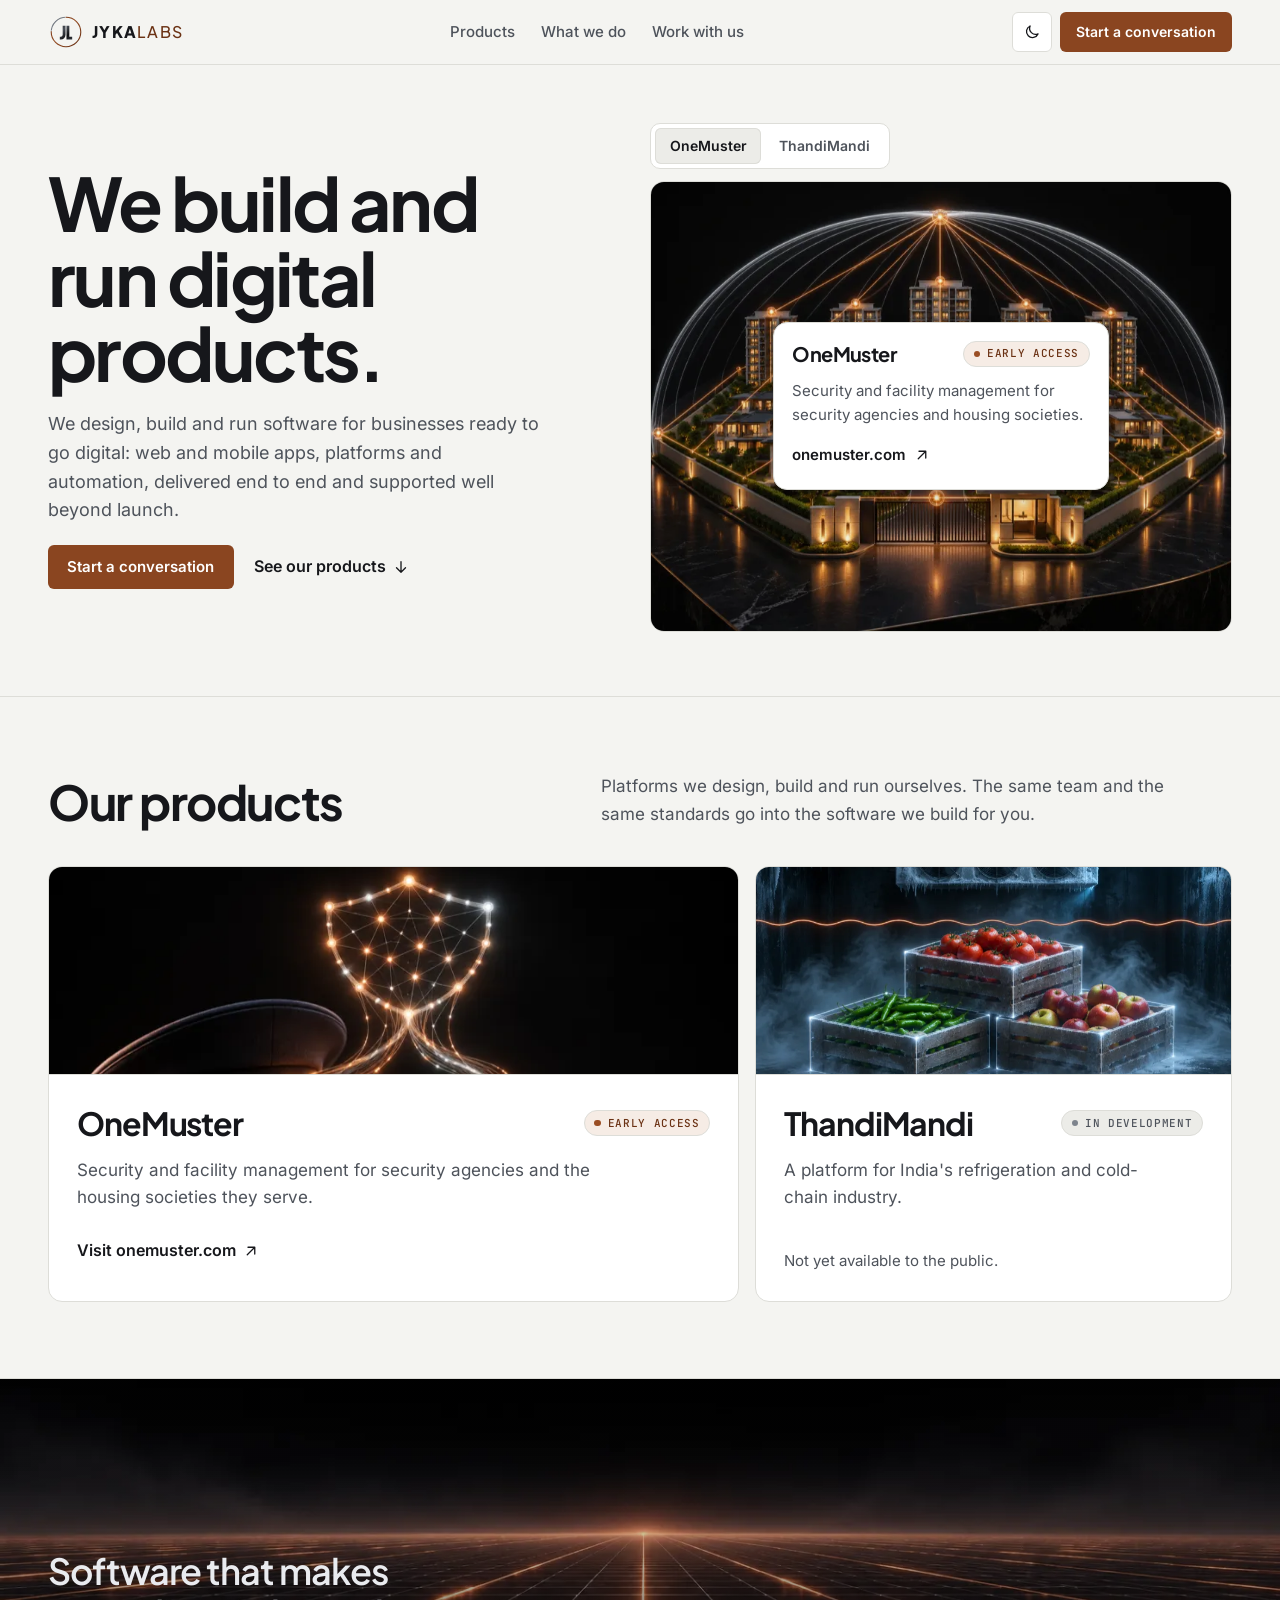
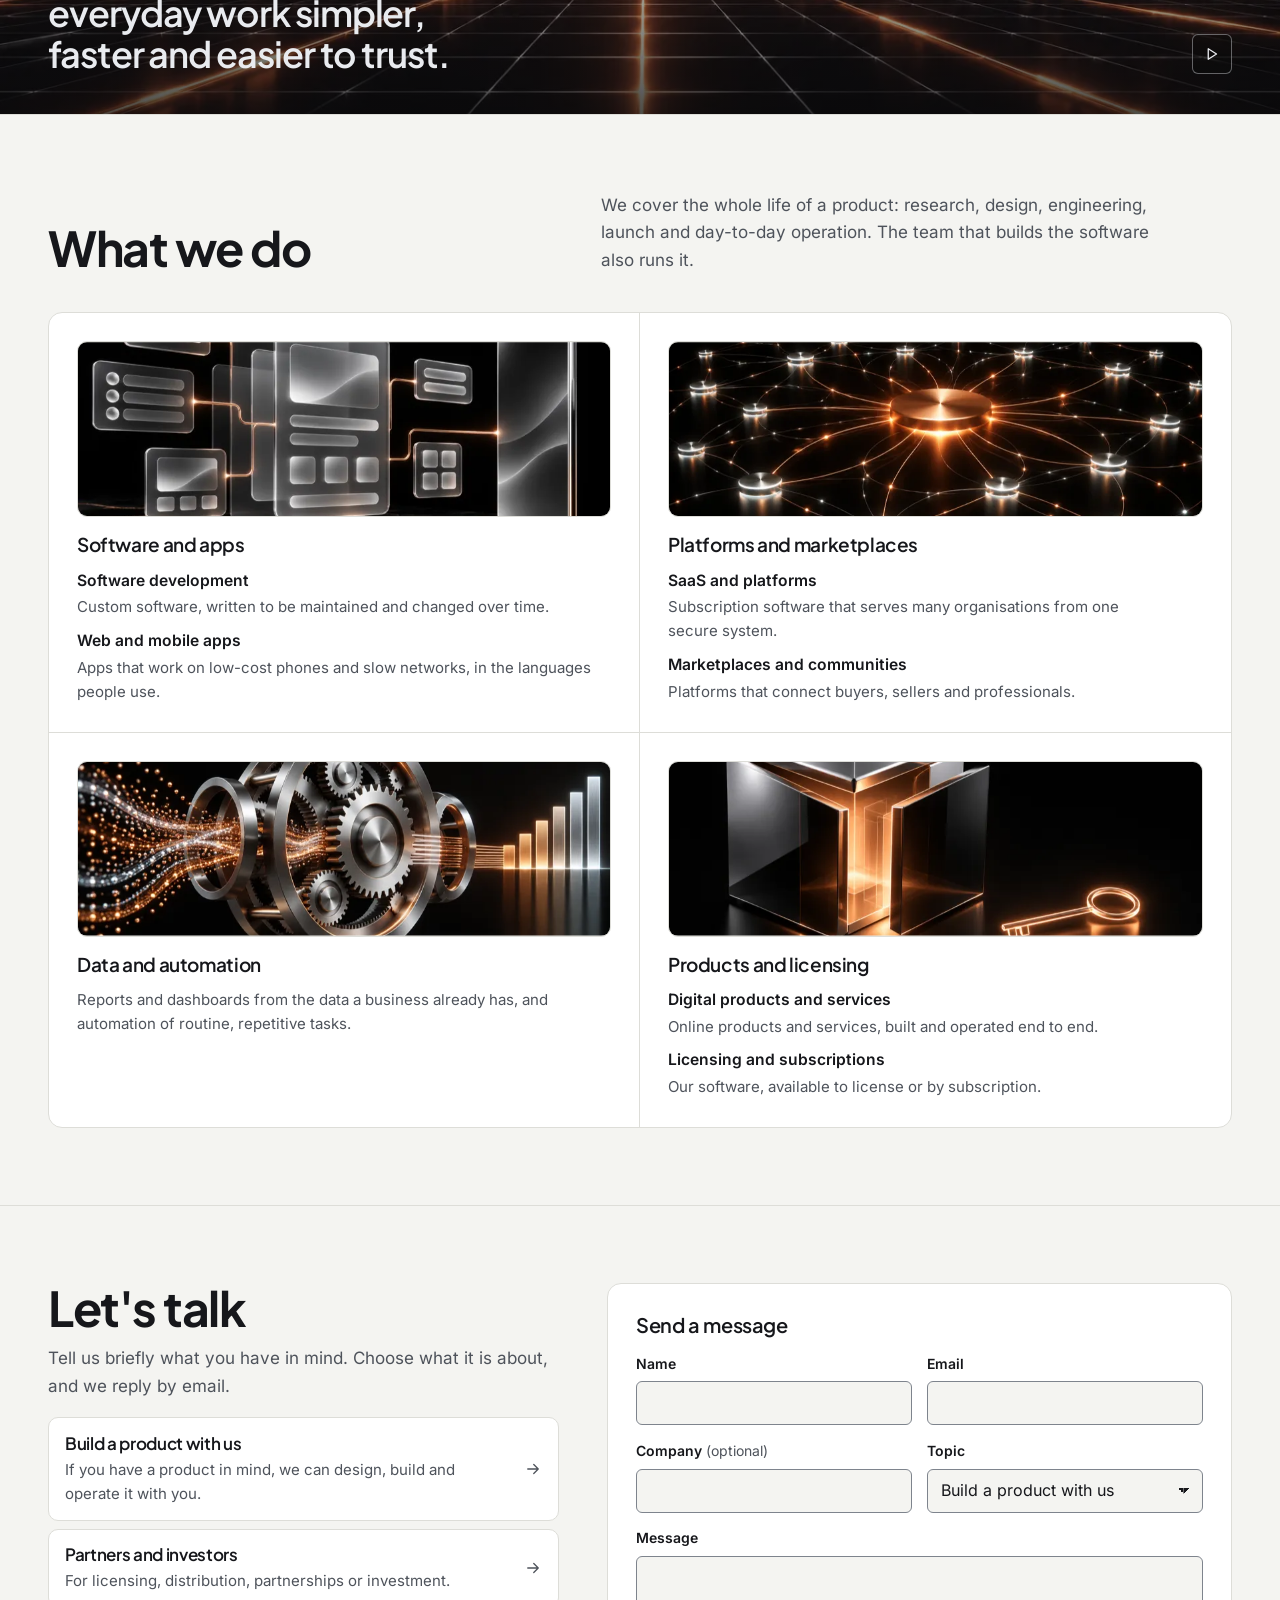
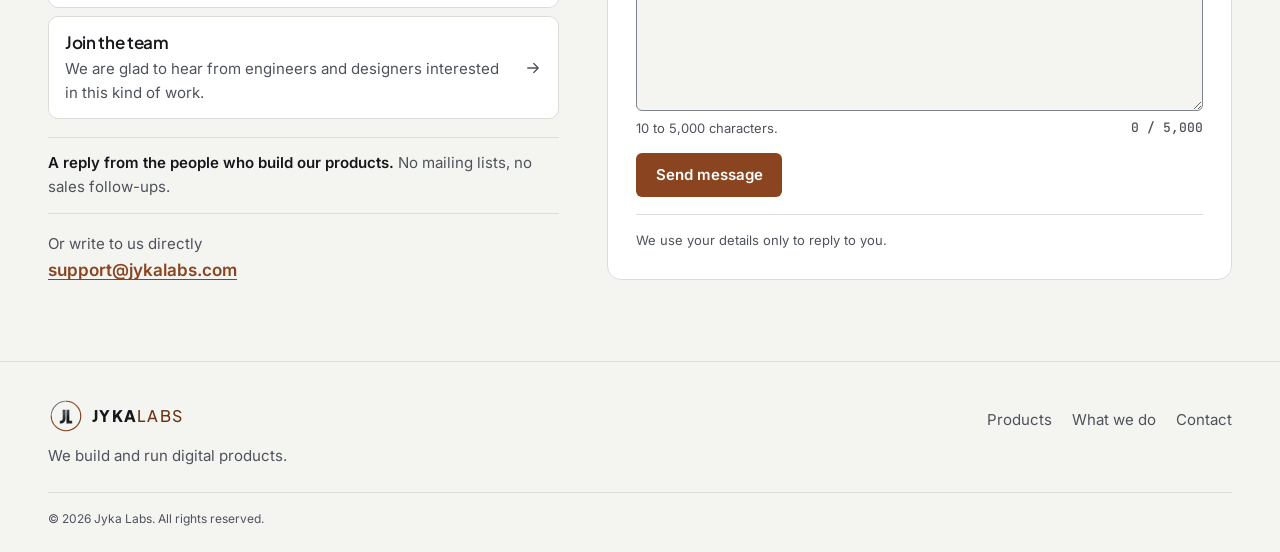
==== commit d31ba134: "Customer-first intro; drop the paper-and-phone framing Co-Authored-By: Claude Opus 5.5 <noreply@anth" ====
--- a/docs/index.html
+++ b/docs/index.html
@@ -4,14 +4,14 @@
   <meta charset="utf-8">
   <meta name="viewport" content="width=device-width, initial-scale=1">
   <title>Jyka Labs | We build and run digital products</title>
-  <meta name="description" content="Jyka Labs designs, builds and operates digital platforms for industries that still run on paper and phone calls: our own products, OneMuster and ThandiMandi, and custom software.">
+  <meta name="description" content="Jyka Labs designs, builds and runs software for businesses ready to go digital: web and mobile apps, platforms and automation, delivered end to end.">
   <meta name="theme-color" content="#F4F4F1">
   <link rel="canonical" href="https://jykalabs.com/">
   <link rel="icon" href="favicon.svg" type="image/svg+xml">
   <meta property="og:type" content="website">
   <meta property="og:site_name" content="Jyka Labs">
   <meta property="og:title" content="Jyka Labs: we build and run digital products">
-  <meta property="og:description" content="Digital platforms for industries that still run on paper and phone calls. Designed, built and operated by Jyka Labs.">
+  <meta property="og:description" content="Software for businesses ready to go digital. Designed, built and run end to end by Jyka Labs.">
   <meta property="og:url" content="https://jykalabs.com/">
   <meta property="og:image" content="https://jykalabs.com/og-image.png">
   <meta property="og:image:width" content="1200">
@@ -20,7 +20,7 @@
   <meta property="og:locale" content="en_IN">
   <meta name="twitter:card" content="summary_large_image">
   <meta name="twitter:title" content="Jyka Labs: we build and run digital products">
-  <meta name="twitter:description" content="Digital platforms for industries that still run on paper and phone calls. Designed, built and operated by Jyka Labs.">
+  <meta name="twitter:description" content="Software for businesses ready to go digital. Designed, built and run end to end by Jyka Labs.">
   <meta name="twitter:image" content="https://jykalabs.com/og-image.png">
   <meta name="twitter:image:alt" content="Jyka Labs: we build and run digital products.">
   <!-- Theme before first paint: the visitor's saved choice (kept in this browser only, never a cookie), else light. -->
@@ -43,7 +43,7 @@
     "url": "https://jykalabs.com/",
     "logo": "https://jykalabs.com/favicon.svg",
     "email": "support@jykalabs.com",
-    "description": "Designs, builds and operates digital platforms for industries that still run on paper and phone calls.",
+    "description": "Designs, builds and runs software for businesses ready to go digital: web and mobile apps, platforms and automation.",
     "contactPoint": { "@type": "ContactPoint", "contactType": "customer support", "email": "support@jykalabs.com" }
   }
   </script>
@@ -104,7 +104,7 @@
       <div class="container hero-grid">
         <div class="hero-copy">
           <h1 id="hero-title">We build and run digital products.</h1>
-          <p class="hero-lede">Jyka Labs designs, builds and operates digital platforms for industries that still run on paper and phone calls. We develop our own products and build custom software for organisations ready to modernise.</p>
+          <p class="hero-lede">We design, build and run software for businesses ready to go digital: web and mobile apps, platforms and automation, delivered end to end and supported well beyond launch.</p>
           <div class="hero-actions">
             <a class="btn btn-primary" href="#work-with-us">Start a conversation</a>
             <a class="link-quiet" href="#products">See our products<svg class="ico" aria-hidden="true"><use href="#i-down"/></svg></a>
@@ -143,7 +143,7 @@
       <div class="container">
         <div class="section-head" data-reveal>
           <h2 id="products-title">Our products</h2>
-          <p>Software we own and operate, each for an industry where much of the daily work is still done on paper and by phone.</p>
+          <p>Platforms we design, build and run ourselves. The same team and the same standards go into the software we build for you.</p>
         </div>
         <div class="bento">
           <article class="bento-card" data-reveal>
@@ -171,7 +171,7 @@
         <source src="media/grid-loop.mp4" type="video/mp4">
       </video>
       <div class="container ambient-copy">
-        <p>Software for work that still runs on paper registers and phone calls.</p>
+        <p>Software that makes everyday work simpler, faster and easier to trust.</p>
         <div class="ambient-tools">
           <button class="ambient-toggle" type="button" data-ambient-toggle aria-pressed="false" aria-label="Play background video" hidden>
             <svg class="ico i-pause" aria-hidden="true"><use href="#i-pause"/></svg>
